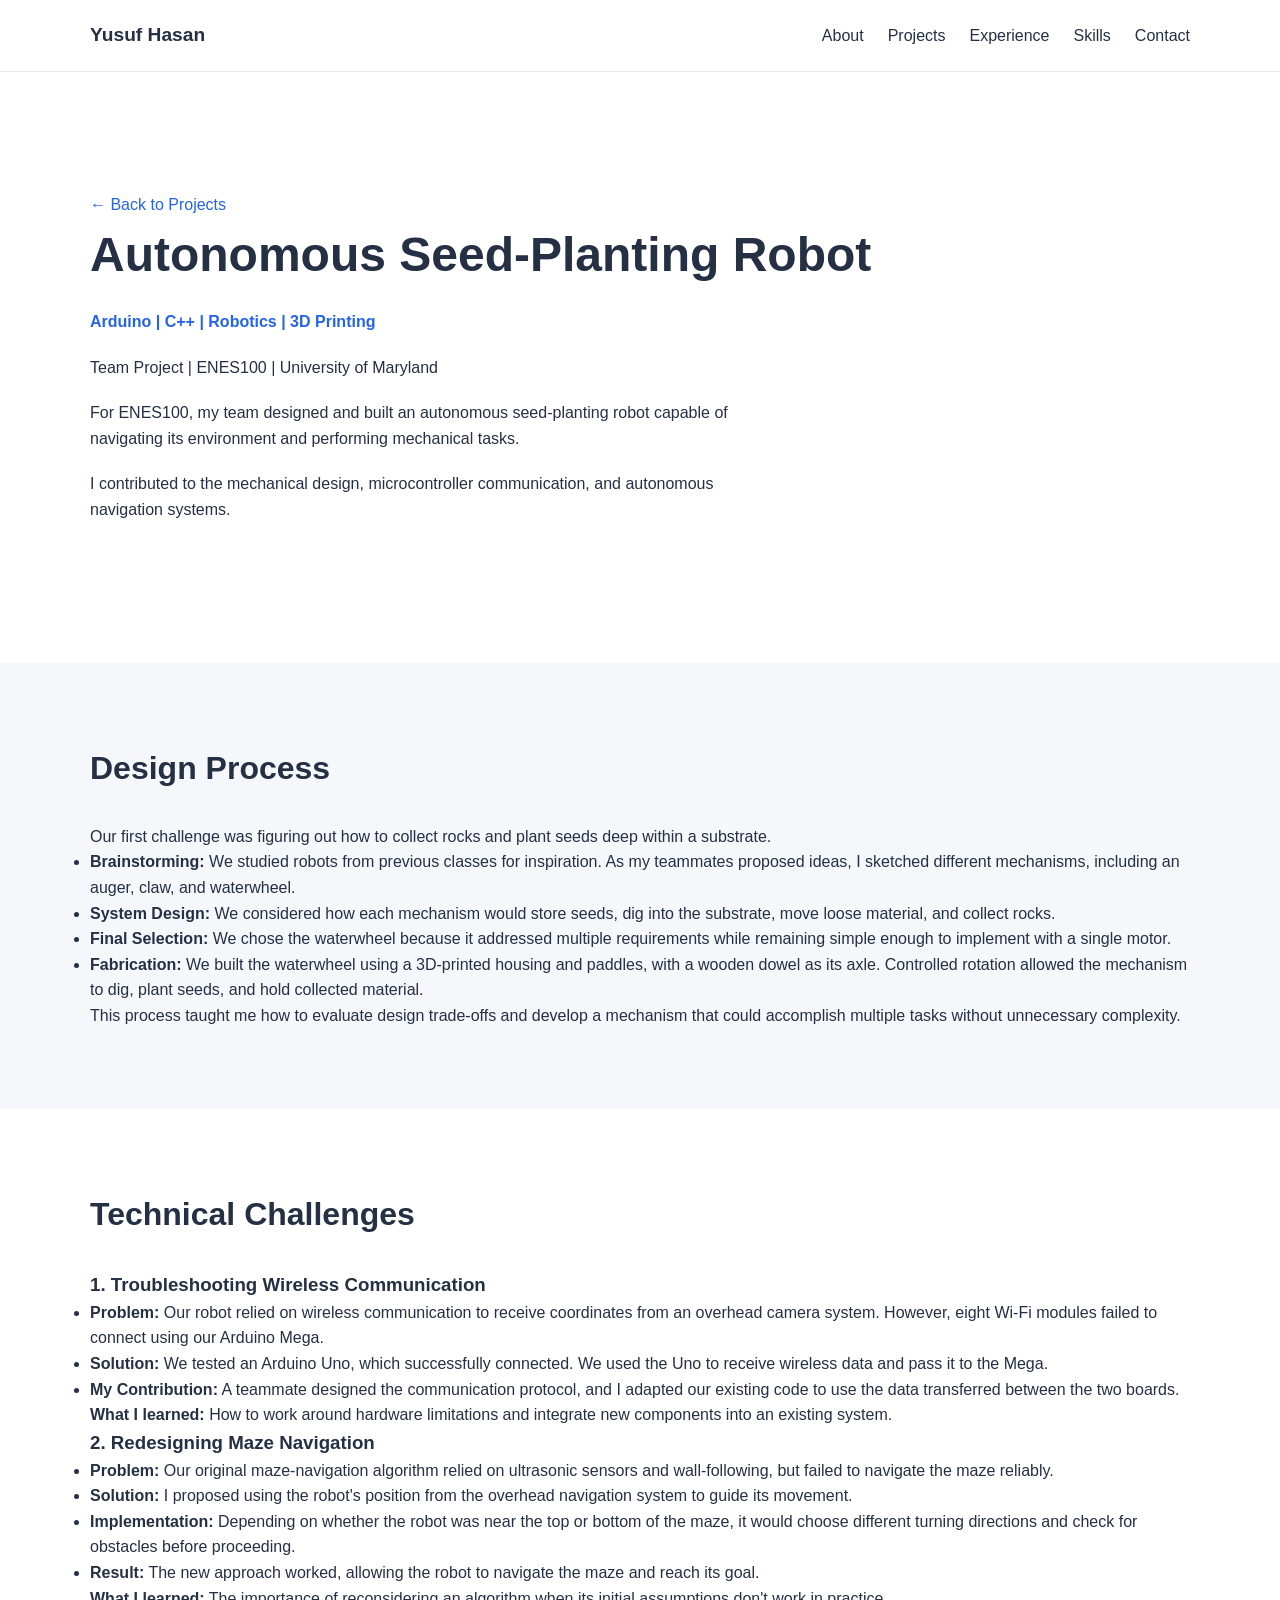
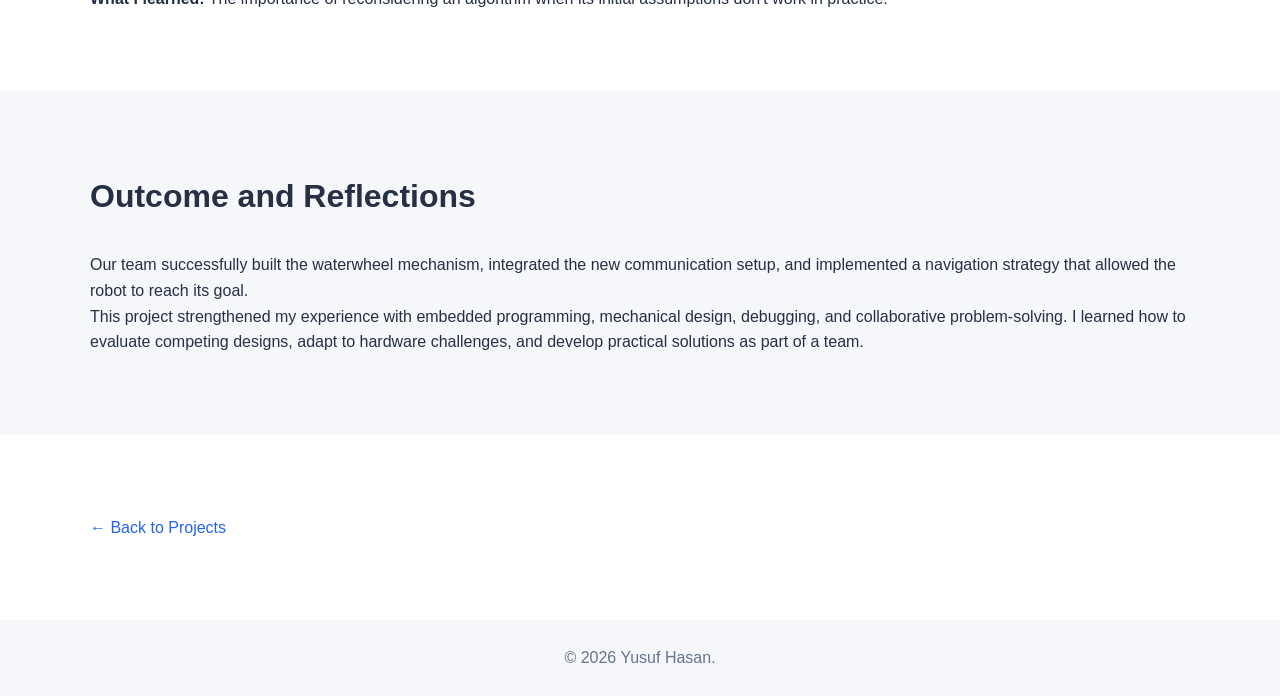
==== autonomous-robot.html @ 9ef2ebcd "Add HTML structure for Autonomous Seed-Planting Robot This file contains the complete HTML structure" ====
<!DOCTYPE html>
<html lang="en">

<head>
    <meta charset="UTF-8">
    <meta name="viewport"
          content="width=device-width, initial-scale=1.0">

    <meta name="description"
          content="Autonomous Seed-Planting Robot Project">

    <title>Autonomous Robot | Yusuf Hasan</title>

    <link rel="stylesheet" href="style.css">
</head>

<body class="robot-page">

    <!-- NAVIGATION -->
    <header>
        <nav class="container">
            <a href="index.html#home" class="logo">
                Yusuf Hasan
            </a>

            <ul class="nav-links">
                <li><a href="index.html#about">About</a></li>
                <li><a href="index.html#projects">Projects</a></li>
                <li><a href="index.html#experience">Experience</a></li>
                <li><a href="index.html#skills">Skills</a></li>
                <li><a href="index.html#contact">Contact</a></li>
            </ul>
        </nav>
    </header>

    <main>

        <!-- INTRODUCTION -->
        <section class="hero">
            <div class="container">

                <a href="index.html#projects">
                    &larr; Back to Projects
                </a>

                <h1>Autonomous Seed-Planting Robot</h1>

                <p class="subtitle">
                    Arduino | C++ | Robotics | 3D Printing
                </p>

                <p>
                    Team Project | ENES100 |
                    University of Maryland
                </p>

                <div class="robot-layout">
                    <div>
                        <p>
                            For ENES100, my team designed and built
                            an autonomous seed-planting robot
                            capable of navigating its environment
                            and performing mechanical tasks.
                        </p>

                        <p>
                            I contributed to the mechanical design,
                            microcontroller communication, and
                            autonomous navigation systems.
                        </p>
                    </div>

                    <!-- Image: Completed robot -->
                    <div class="robot-image"></div>
                </div>

            </div>
        </section>

        <!-- DESIGN PROCESS -->
        <section class="alternate">
            <div class="container">
                <h2>Design Process</h2>

                <p>
                    Our first challenge was figuring out how
                    to collect rocks and plant seeds deep
                    within a substrate.
                </p>

                <div class="robot-layout">
                    <div>
                        <ul>
                            <li>
                                <strong>Brainstorming:</strong>
                                We studied robots from previous
                                classes for inspiration. As my
                                teammates proposed ideas, I
                                sketched different mechanisms,
                                including an auger, claw,
                                and waterwheel.
                            </li>

                            <li>
                                <strong>System Design:</strong>
                                We considered how each mechanism
                                would store seeds, dig into the
                                substrate, move loose material,
                                and collect rocks.
                            </li>

                            <li>
                                <strong>Final Selection:</strong>
                                We chose the waterwheel because
                                it addressed multiple requirements
                                while remaining simple enough
                                to implement with a single motor.
                            </li>

                            <li>
                                <strong>Fabrication:</strong>
                                We built the waterwheel using
                                a 3D-printed housing and paddles,
                                with a wooden dowel as its axle.
                                Controlled rotation allowed the
                                mechanism to dig, plant seeds,
                                and hold collected material.
                            </li>
                        </ul>
                    </div>

                    <!-- Image: Design sketches -->
                    <div class="robot-image"></div>
                </div>

                <p>
                    This process taught me how to evaluate
                    design trade-offs and develop a mechanism
                    that could accomplish multiple tasks
                    without unnecessary complexity.
                </p>

                <!-- Image: Finished waterwheel -->
                <div class="robot-image robot-image-wide"></div>

            </div>
        </section>

        <!-- TECHNICAL CHALLENGES -->
        <section>
            <div class="container">
                <h2>Technical Challenges</h2>

                <h3>1. Troubleshooting Wireless Communication</h3>

                <div class="robot-layout">
                    <div>
                        <ul>
                            <li>
                                <strong>Problem:</strong>
                                Our robot relied on wireless
                                communication to receive
                                coordinates from an overhead
                                camera system. However, eight
                                Wi-Fi modules failed to connect
                                using our Arduino Mega.
                            </li>

                            <li>
                                <strong>Solution:</strong>
                                We tested an Arduino Uno,
                                which successfully connected.
                                We used the Uno to receive
                                wireless data and pass it
                                to the Mega.
                            </li>

                            <li>
                                <strong>My Contribution:</strong>
                                A teammate designed the
                                communication protocol, and
                                I adapted our existing code
                                to use the data transferred
                                between the two boards.
                            </li>
                        </ul>
                    </div>

                    <!-- Image: Microcontrollers / wiring -->
                    <div class="robot-image"></div>
                </div>

                <p>
                    <strong>What I learned:</strong>
                    How to work around hardware limitations
                    and integrate new components into
                    an existing system.
                </p>

                <h3>2. Redesigning Maze Navigation</h3>

                <div class="robot-layout">
                    <div>
                        <ul>
                            <li>
                                <strong>Problem:</strong>
                                Our original maze-navigation
                                algorithm relied on ultrasonic
                                sensors and wall-following,
                                but failed to navigate
                                the maze reliably.
                            </li>

                            <li>
                                <strong>Solution:</strong>
                                I proposed using the robot's
                                position from the overhead
                                navigation system to guide
                                its movement.
                            </li>

                            <li>
                                <strong>Implementation:</strong>
                                Depending on whether the robot
                                was near the top or bottom
                                of the maze, it would choose
                                different turning directions
                                and check for obstacles
                                before proceeding.
                            </li>

                            <li>
                                <strong>Result:</strong>
                                The new approach worked,
                                allowing the robot to
                                navigate the maze and
                                reach its goal.
                            </li>
                        </ul>
                    </div>

                    <!-- Image: Maze or navigation diagram -->
                    <div class="robot-image"></div>
                </div>

                <p>
                    <strong>What I learned:</strong>
                    The importance of reconsidering an
                    algorithm when its initial assumptions
                    don't work in practice.
                </p>

            </div>
        </section>

        <!-- OUTCOME -->
        <section class="alternate">
            <div class="container">
                <h2>Outcome and Reflections</h2>

                <p>
                    Our team successfully built the waterwheel
                    mechanism, integrated the new communication
                    setup, and implemented a navigation
                    strategy that allowed the robot to
                    reach its goal.
                </p>

                <p>
                    This project strengthened my experience
                    with embedded programming, mechanical
                    design, debugging, and collaborative
                    problem-solving. I learned how to
                    evaluate competing designs, adapt to
                    hardware challenges, and develop
                    practical solutions as part of a team.
                </p>

                <!-- Image: Final robot demonstration -->
                <div class="robot-image robot-image-wide"></div>

            </div>
        </section>

        <!-- RETURN -->
        <section>
            <div class="container">
                <a href="index.html#projects">
                    &larr; Back to Projects
                </a>
            </div>
        </section>

    </main>

    <!-- FOOTER -->
    <footer>
        <div class="container">
            <p>&copy; 2026 Yusuf Hasan.</p>
        </div>
    </footer>

</body>
</html>
---- style.css ----
/* GENERAL STYLES */

:root {
    --background: #ffffff;
    --alternate: #f5f7fa;
    --text: #253044;
    --muted: #64748b;
    --accent: #2563eb;
    --border: #e2e8f0;
}

* {
    margin: 0;
    padding: 0;
    box-sizing: border-box;
}

html {
    scroll-behavior: smooth;
    scroll-padding-top: 80px;
}

body {
    font-family: Arial, sans-serif;
    background: var(--background);
    color: var(--text);
    line-height: 1.6;
}

.container {
    width: 90%;
    max-width: 1100px;
    margin: auto;
}

section {
    padding: 80px 0;
}

section.alternate {
    background: var(--alternate);
}

h2 {
    font-size: 2rem;
    margin-bottom: 30px;
}

a {
    color: var(--accent);
    text-decoration: none;
}

a:hover {
    text-decoration: underline;
}


/* NAVIGATION */

header {
    background: white;
    border-bottom: 1px solid var(--border);
    position: sticky;
    top: 0;
    z-index: 10;
}

nav {
    display: flex;
    justify-content: space-between;
    align-items: center;
    padding: 20px 0;
    gap: 20px;
}

.logo {
    font-size: 1.2rem;
    font-weight: bold;
    color: var(--text);
}

.nav-links {
    display: flex;
    list-style: none;
    gap: 24px;
}

.nav-links a {
    color: var(--text);
}


/* HOME */

.hero {
    padding: 120px 0;
}

.hero h1 {
    font-size: 3rem;
    margin-bottom: 15px;
}

.hero p {
    max-width: 650px;
    margin-bottom: 20px;
}

.subtitle {
    color: var(--accent);
    font-weight: bold;
}

.button {
    display: inline-block;
    background: var(--accent);
    color: white;
    padding: 12px 24px;
    border-radius: 6px;
}

.button:hover {
    background: #1d4ed8;
    text-decoration: none;
}


/* PROJECTS AND EXPERIENCE */

.card-grid {
    display: grid;
    grid-template-columns: repeat(3, 1fr);
    gap: 20px;
}

.card {
    background: white;
    border: 1px solid var(--border);
    border-radius: 8px;
    padding: 25px;
    margin-bottom: 15px;
}

.card h3 {
    margin-bottom: 10px;
}

.tags {
    margin-top: 15px;
    color: var(--muted);
    font-size: 0.9rem;
}


/* CONTACT */

.contact-links {
    display: flex;
    gap: 20px;
    margin-top: 20px;
}


/* FOOTER */

footer {
    background: var(--alternate);
    padding: 25px 0;
    text-align: center;
    color: var(--muted);
}


/* MOBILE LAYOUT */

@media (max-width: 768px) {

    nav {
        flex-direction: column;
    }

    .nav-links {
        flex-wrap: wrap;
        justify-content: center;
        gap: 12px;
    }

    .hero h1 {
        font-size: 2.2rem;
    }

    .card-grid {
        grid-template-columns: 1fr;
    }

    section {
        padding: 50px 0;
    }
}


/* ADDITIONAL PROJECT PAGE STYLES */

.project-page .hero {
    padding: 80px 0;
}

.project-page h1 {
    font-size: 3rem;
    margin: 20px 0;
}

.project-page h3 {
    font-size: 1.4rem;
    margin-top: 35px;
    margin-bottom: 15px;
}

.project-page section p {
    max-width: 850px;
    margin-bottom: 18px;
}

.project-page section {
    padding: 60px 0;
}

.project-page h2 {
    margin-bottom: 25px;
}

.project-page .subtitle {
    margin-bottom: 20px;
}

/* MEDIA PLACEHOLDERS */

.media-placeholder {
    background: var(--alternate);
    border: 2px dashed var(--border);
    border-radius: 8px;
    padding: 80px 20px;
    margin: 25px 0;
    text-align: center;
    color: var(--muted);
}

/* PROJECT LINKS */

.card a {
    display: inline-block;
    margin-top: 15px;
    font-weight: bold;
}

/* MOBILE PROJECT PAGE */

@media (max-width: 768px) {
    .project-page h1 {
        font-size: 2.2rem;
    }

    .project-page section {
        padding: 40px 0;
    }
}


/* IMAGE PLACEHOLDERS AND PROJECT LAYOUT */

.project-page .content-with-media {
    display: grid;
    grid-template-columns: minmax(0, 1.5fr) minmax(240px, 1fr);
    align-items: start;
    gap: 26px;
    margin-top: 18px;
}

.project-page .media-slot {
    min-height: 205px;
    aspect-ratio: 16 / 10;
    border: 2px dashed var(--border);
    border-radius: 8px;
    background: #edf1f7;
}

/* SHORTER PROJECT SECTIONS */

.project-page ul {
    padding-left: 22px;
    margin-bottom: 18px;
}

.project-page li {
    margin-bottom: 12px;
}

.project-page .project-challenge {
    margin-bottom: 20px;
}

.project-page .project-challenge h3 {
    margin-top: 0;
}

.project-page .project-challenge ul {
    margin-bottom: 0;
}

/* MOBILE */

@media (max-width: 768px) {
    .project-page .content-with-media {
        grid-template-columns: 1fr;
    }

    .project-page .media-slot {
        min-height: 180px;
    }
}
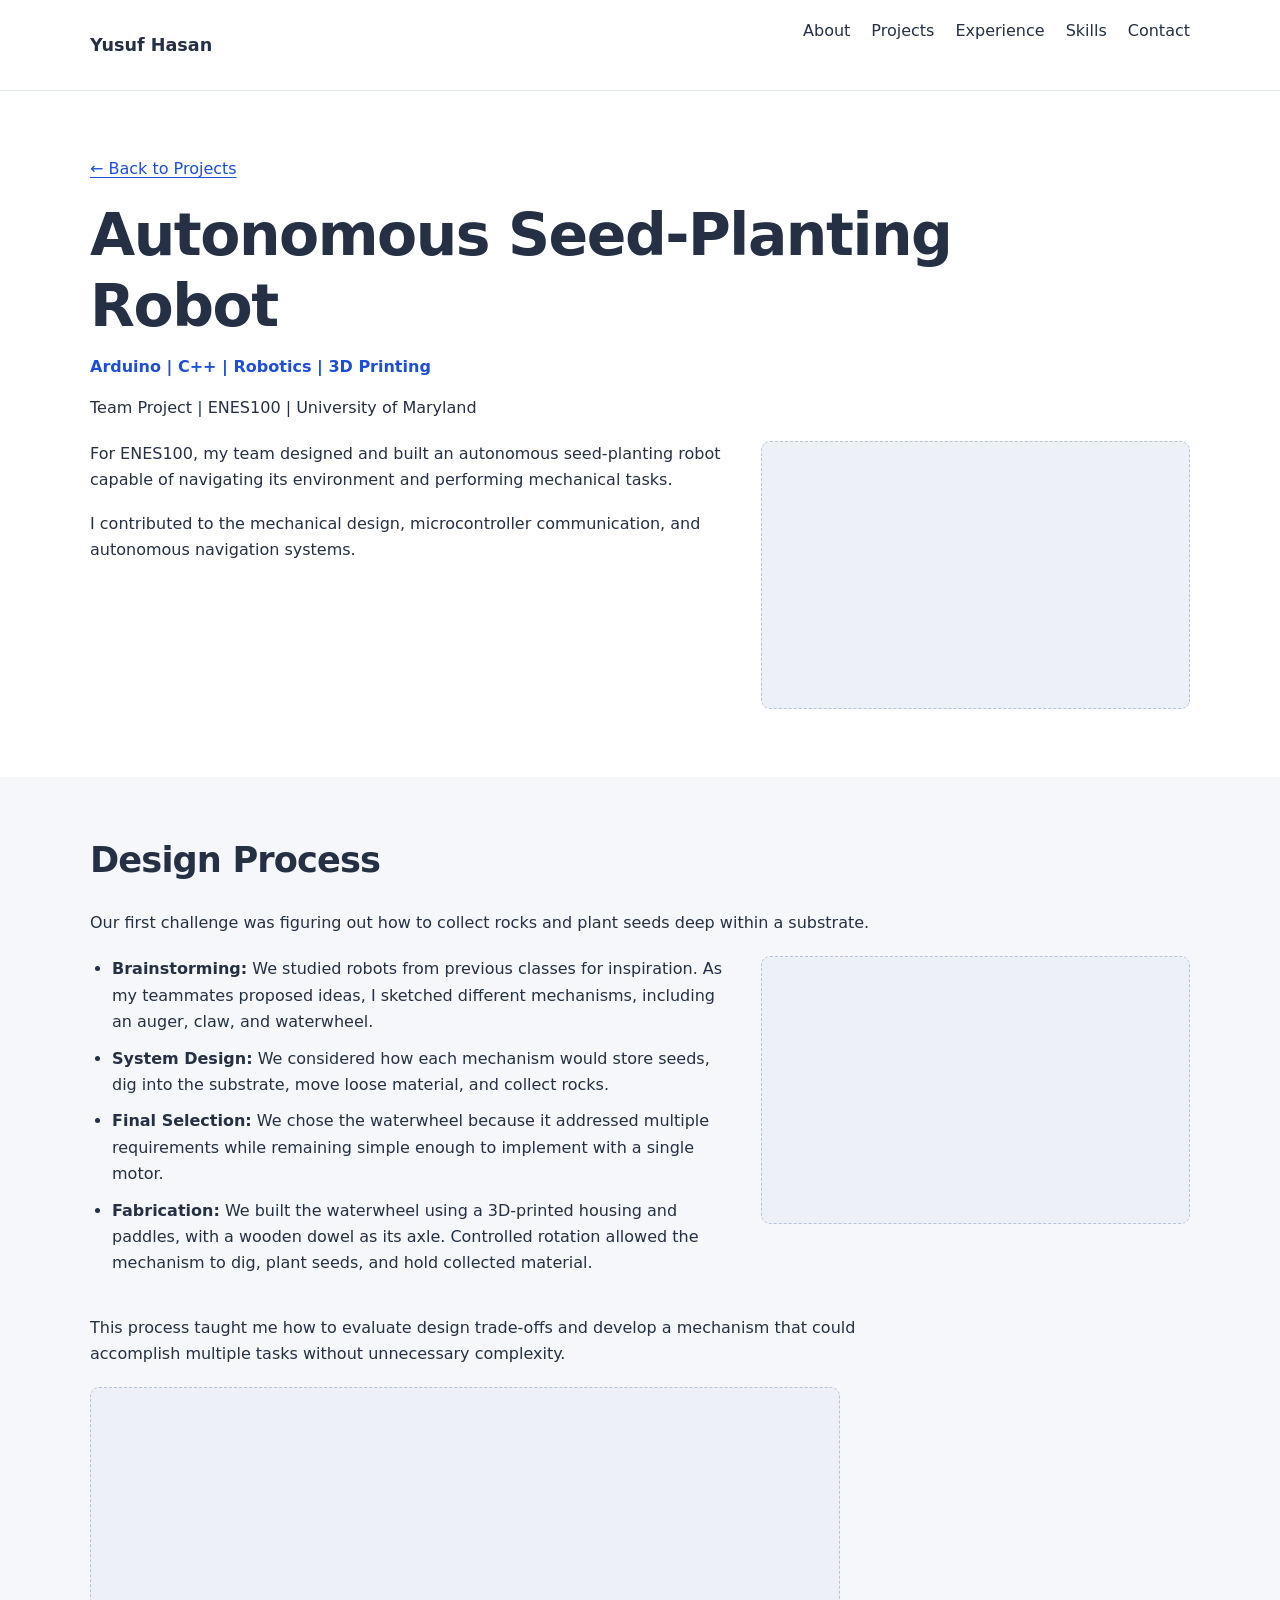
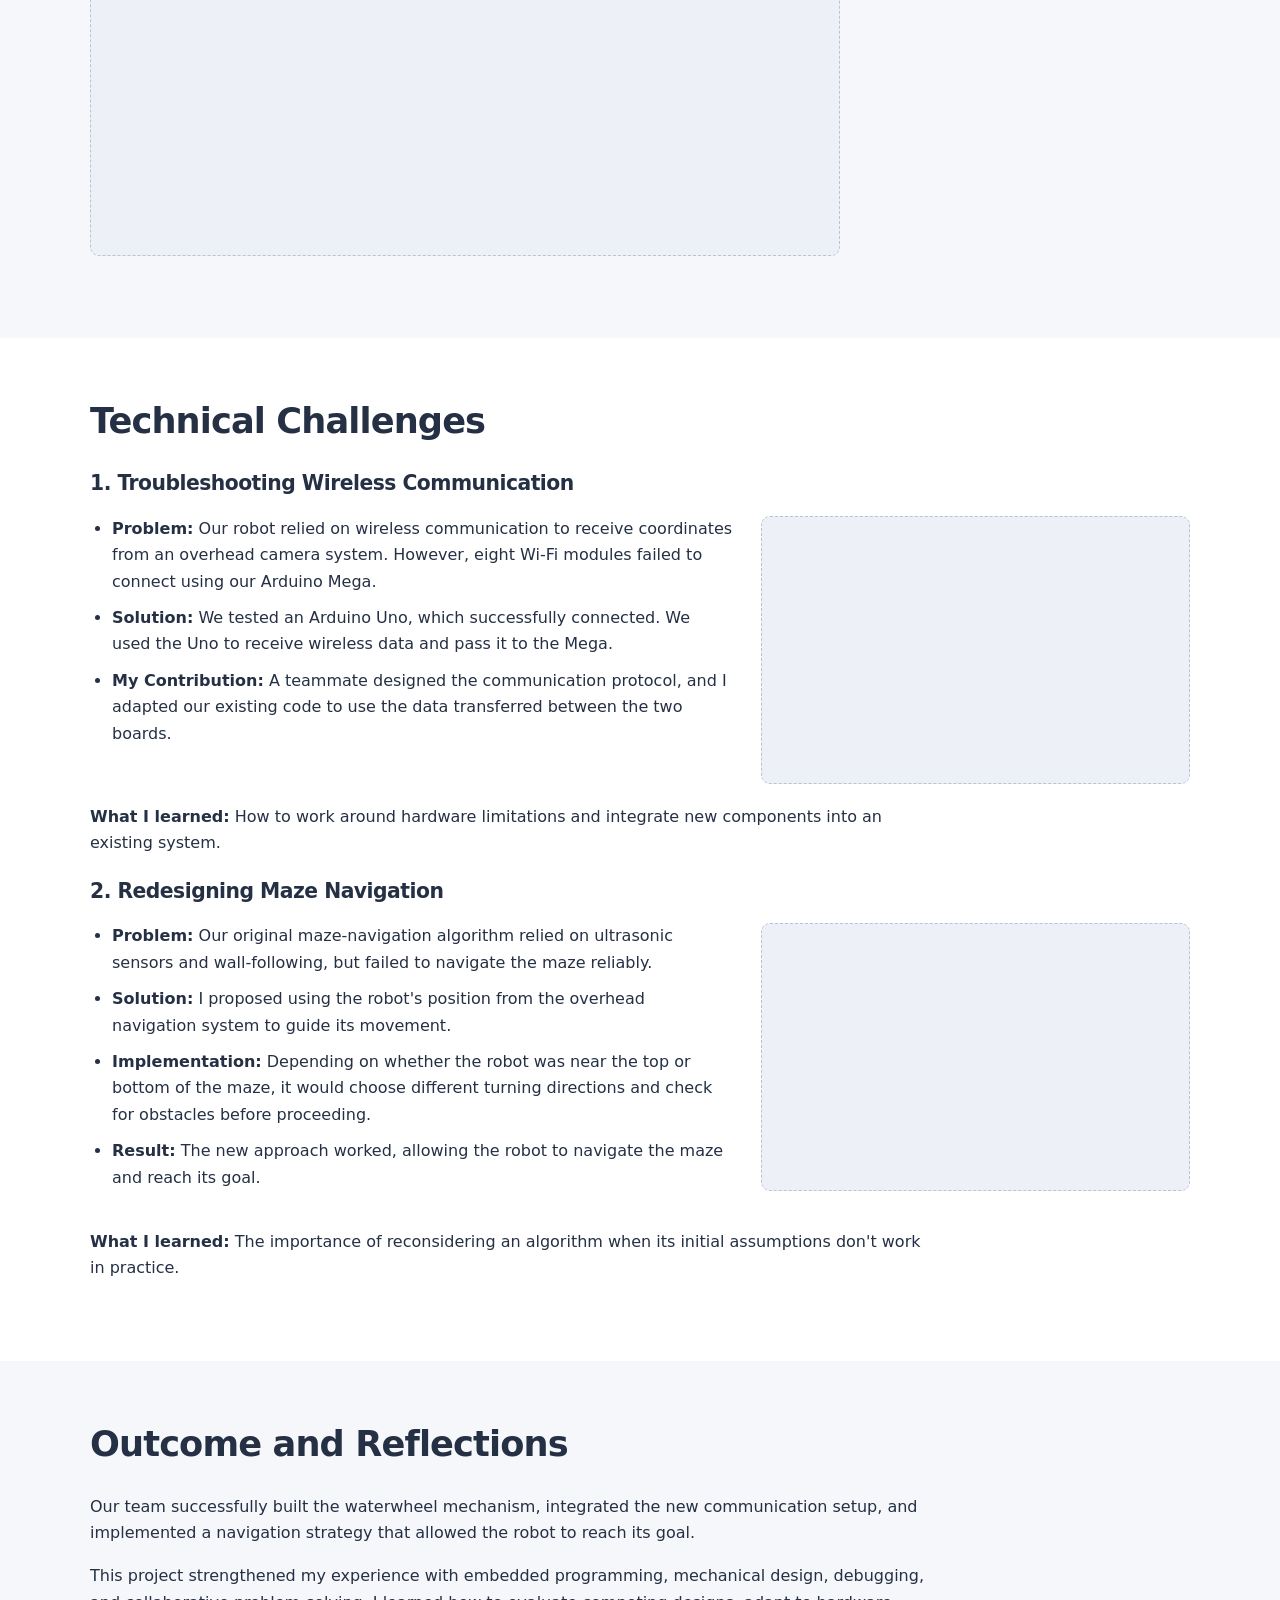
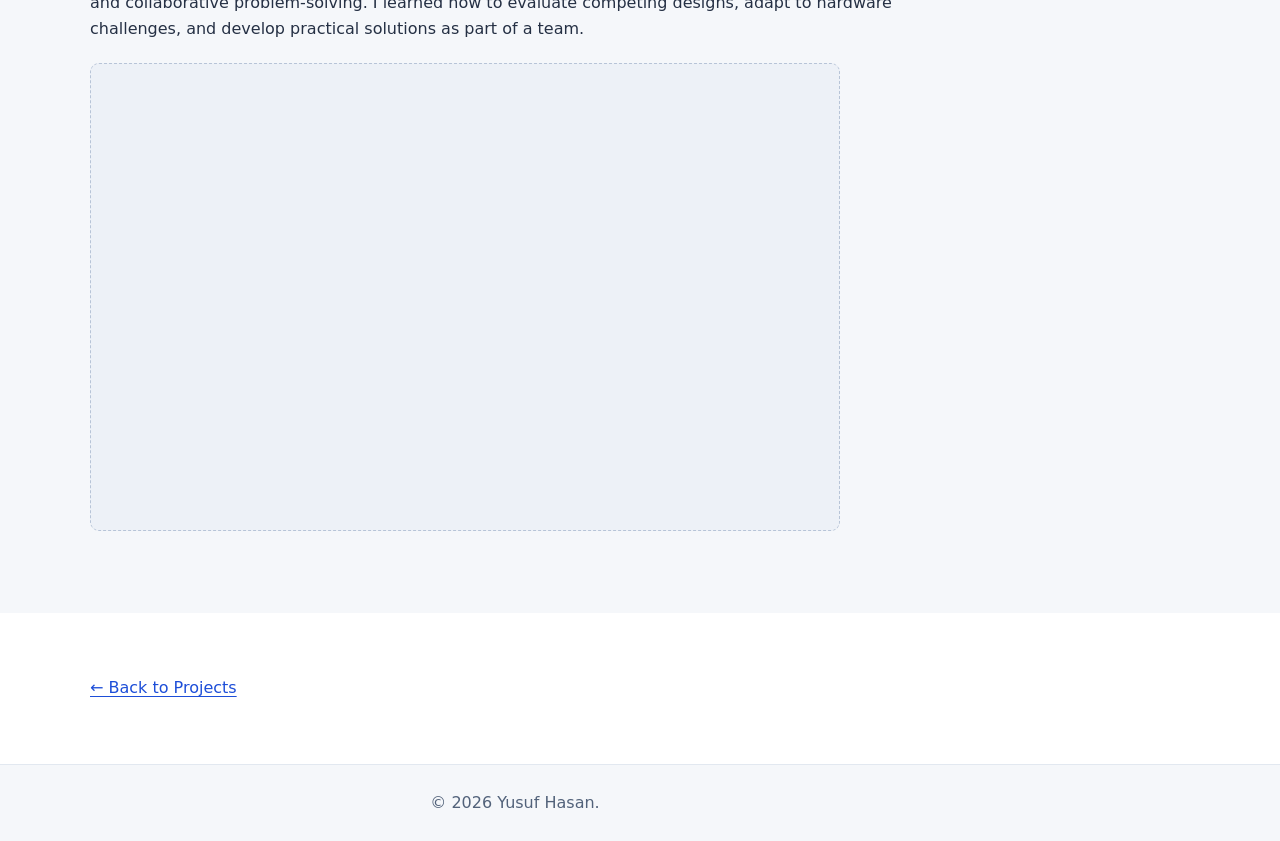
==== commit 8633dc89: "Make portfolio sections accessible and connect project media by filename" ====
--- a/autonomous-robot.html
+++ b/autonomous-robot.html
@@ -16,6 +16,7 @@
 </head>
 
 <body class="robot-page">
+    <a class="skip-link" href="#main-content">Skip to content</a>
 
     <!-- NAVIGATION -->
     <header>
@@ -34,7 +35,7 @@
         </nav>
     </header>
 
-    <main>
+    <main id="main-content">
 
         <!-- INTRODUCTION -->
         <section class="hero">
@@ -72,7 +73,7 @@
                     </div>
 
                     <!-- Image: Completed robot -->
-                    <div class="robot-image"></div>
+                    <div class="robot-image" aria-hidden="true" style="background-image: url('assets/robot/robot-cover.jpg');"></div>
                 </div>
 
             </div>
@@ -131,7 +132,7 @@
                     </div>
 
                     <!-- Image: Design sketches -->
-                    <div class="robot-image"></div>
+                    <div class="robot-image" aria-hidden="true" style="background-image: url('assets/robot/robot-sketches.jpg');"></div>
                 </div>
 
                 <p>
@@ -142,7 +143,7 @@
                 </p>
 
                 <!-- Image: Finished waterwheel -->
-                <div class="robot-image robot-image-wide"></div>
+                <div class="robot-image robot-image-wide" aria-hidden="true" style="background-image: url('assets/robot/robot-waterwheel.jpg');"></div>
 
             </div>
         </section>
@@ -188,7 +189,7 @@
                     </div>
 
                     <!-- Image: Microcontrollers / wiring -->
-                    <div class="robot-image"></div>
+                    <div class="robot-image" aria-hidden="true" style="background-image: url('assets/robot/robot-arduino.jpg');"></div>
                 </div>
 
                 <p>
@@ -241,7 +242,7 @@
                     </div>
 
                     <!-- Image: Maze or navigation diagram -->
-                    <div class="robot-image"></div>
+                    <div class="robot-image" aria-hidden="true" style="background-image: url('assets/robot/robot-maze.png');"></div>
                 </div>
 
                 <p>
@@ -278,7 +279,7 @@
                 </p>
 
                 <!-- Image: Final robot demonstration -->
-                <div class="robot-image robot-image-wide"></div>
+                <div class="robot-image robot-image-wide" aria-hidden="true" style="background-image: url('assets/robot/robot-final.jpg');"></div>
 
             </div>
         </section>
--- a/style.css
+++ b/style.css
@@ -1,323 +1,127 @@
+/* Portfolio styles — retains the existing light/blue design. */
+:root {
+  --background: #ffffff;
+  --alternate: #f5f7fa;
+  --text: #253044;
+  --muted: #52627a;
+  --accent: #2563eb;
+  --accent-dark: #1d4ed8;
+  --border: #e2e8f0;
+  --max-width: 1100px;
+}
+*, *::before, *::after { box-sizing: border-box; }
+html { scroll-behavior: smooth; scroll-padding-top: 94px; }
+body {
+  margin: 0;
+  color: var(--text);
+  background: var(--background);
+  font-family: system-ui, -apple-system, BlinkMacSystemFont, "Segoe UI", sans-serif;
+  font-size: 1rem;
+  line-height: 1.65;
+}
+a { color: var(--accent-dark); text-underline-offset: .2em; }
+a:hover { text-decoration: underline; }
+a:focus-visible, summary:focus-visible {
+  outline: 3px solid var(--accent);
+  outline-offset: 4px;
+  border-radius: 3px;
+}
+h1, h2, h3 { line-height: 1.22; letter-spacing: -.025em; }
+h1 { font-size: clamp(2.35rem, 5vw, 3.65rem); margin: 0 0 20px; }
+h2 { font-size: clamp(1.7rem, 3vw, 2.2rem); margin: 0 0 28px; }
+h3 { font-size: 1.27rem; margin: 0 0 12px; }
+p { margin: 0 0 17px; }
+.container { width: min(90%, var(--max-width)); margin-inline: auto; }
+section { padding: 76px 0; }
+section.alternate { background: var(--alternate); }
+.skip-link {
+  position: absolute; left: 14px; top: -80px; z-index: 100;
+  background: #fff; color: var(--text); padding: 10px 14px;
+  border: 2px solid var(--accent); border-radius: 7px;
+}
+.skip-link:focus { top: 12px; }
+header { background: rgba(255,255,255,.98); position: sticky; top: 0;
+  z-index: 10; border-bottom: 1px solid var(--border); }
+nav.container { display: flex; justify-content: space-between; align-items: center;
+  gap: 18px; padding: 18px 0; }
+.logo { font-size: 1.1rem; font-weight: 750; color: var(--text); text-decoration: none; }
+.nav-links { display: flex; flex-wrap: wrap; gap: 10px 21px; list-style: none;
+  padding: 0; margin: 0; }
+.nav-links a { color: var(--text); text-decoration: none; }
+.nav-links a:hover { color: var(--accent-dark); text-decoration: underline; }
+.hero { padding: clamp(76px, 10vw, 116px) 0; }
+.hero .container > p:not(.subtitle) { max-width: 710px; }
+.hero h1 { max-width: 900px; }
+.subtitle { font-weight: 750; color: var(--accent-dark); margin-bottom: 14px; }
+.button {
+  display: inline-block; margin-top: 8px; padding: 11px 20px; border-radius: 8px;
+  background: var(--accent); color: #fff; text-decoration: none; font-weight: 700;
+}
+.button:hover { background: var(--accent-dark); text-decoration: none; }
+.card-grid { display: grid; grid-template-columns: repeat(2,minmax(0,1fr)); gap: 22px; }
+.card {
+  background: #fff; border: 1px solid var(--border); border-radius: 13px;
+  padding: 25px; min-width: 0; box-shadow: 0 2px 12px rgba(25,45,70,.035);
+}
+.card p:last-of-type { margin-bottom: 8px; }
+.card a { font-weight: 700; display: inline-block; margin-top: 14px; }
+.card-grid > .card { display: flex; flex-direction: column; }
+.card-grid .card .tags { margin-top: auto; }
+.tags { color: var(--muted); font-size: .91rem; }
+.project-card-media {
+  min-height: 170px; aspect-ratio: 16/9; margin-bottom: 24px;
+  background: #edf1f7; border: 1px solid var(--border); border-radius: 8px;
+  background-size: cover; background-position: center; background-repeat: no-repeat;
+}
+#about p { max-width: 830px; }
+#experience .card { margin: 0 0 17px; }
+#experience .card p { margin-bottom: 7px; }
+#skills .card { margin: 0 0 16px; }
+.contact-links { display: flex; flex-wrap: wrap; gap: 15px 23px; margin-top: 22px; }
+footer { background: var(--alternate); border-top: 1px solid var(--border);
+  padding: 25px 0; text-align: center; color: var(--muted); }
+footer p { margin: 0; }
 
-
-/* GENERAL STYLES */
-
-:root {
-    --background: #ffffff;
-    --alternate: #f5f7fa;
-    --text: #253044;
-    --muted: #64748b;
-    --accent: #2563eb;
-    --border: #e2e8f0;
+/* Consistent details layout and blank image spaces; files populate them by name. */
+.project-page .hero, .robot-page .hero { padding: 65px 0 48px; }
+.project-page h1, .robot-page h1 { margin: 17px 0 12px; }
+.project-page section, .robot-page section { padding: 62px 0; }
+.project-page .hero, .robot-page .hero { padding: 65px 0 48px; }
+.project-page h3, .robot-page h3 { margin: 22px 0 12px; }
+.project-page p, .robot-page p { max-width: 850px; }
+.project-page ul, .robot-page ul { padding-left: 22px; margin: 0 0 18px; }
+.project-page li, .robot-page li { margin-bottom: 10px; }
+.project-page .content-with-media, .robot-layout {
+  display: grid; grid-template-columns: minmax(0,1.5fr) minmax(230px,1fr);
+  gap: 28px; align-items: start; margin: 20px 0;
 }
-
-* {
-    margin: 0;
-    padding: 0;
-    box-sizing: border-box;
+.project-page .media-slot, .robot-page .robot-image {
+  min-height: 210px; aspect-ratio: 16/10; width: 100%;
+  background: #edf1f7; border: 1px dashed #b7c4d7; border-radius: 9px;
+  background-size: contain; background-position: center; background-repeat: no-repeat;
 }
-
-html {
-    scroll-behavior: smooth;
-    scroll-padding-top: 80px;
+.robot-page .robot-image-wide { width: min(100%,750px); margin: 20px 0; }
+.project-page .project-challenge { margin-bottom: 17px; }
+.project-page .project-challenge h3 { margin-top: 0; }
+.project-page .project-challenge li:last-child { margin-bottom: 0; }
+.project-page .project-challenge .content-with-media { margin-bottom: 0; }
+.project-page .project-challenge ul { margin-bottom: 0; }
+.page-actions { display: flex; flex-wrap: wrap; gap: 16px; margin-top: 20px; }
+.project-note { color: var(--muted); font-size: .95rem; }
+.project-highlights { display: flex; flex-wrap: wrap; gap: 9px; list-style: none; padding: 0 !important; }
+.project-highlights li {
+  margin: 0 !important; border-radius: 100px; background: #eaf0ff;
+  color: #1e40af; font-size: .89rem; padding: 4px 12px;
 }
-
-body {
-    font-family: Arial, sans-serif;
-    background: var(--background);
-    color: var(--text);
-    line-height: 1.6;
+@media (max-width: 768px) {
+  nav.container { flex-direction: column; align-items: flex-start; }
+  .nav-links { gap: 9px 16px; font-size: .92rem; }
+  .card-grid, .project-page .content-with-media, .robot-layout { grid-template-columns: 1fr; }
+  section, .project-page section, .robot-page section { padding: 45px 0; }
+  .hero, .project-page .hero, .robot-page .hero { padding: 65px 0 45px; }
+  .card { padding: 20px; }
+  .project-page .media-slot, .robot-page .robot-image { min-height: 185px; }
 }
-
-.container {
-    width: 90%;
-    max-width: 1100px;
-    margin: auto;
+@media (prefers-reduced-motion: reduce) {
+  html { scroll-behavior: auto; }
 }
-
-section {
-    padding: 80px 0;
-}
-
-section.alternate {
-    background: var(--alternate);
-}
-
-h2 {
-    font-size: 2rem;
-    margin-bottom: 30px;
-}
-
-a {
-    color: var(--accent);
-    text-decoration: none;
-}
-
-a:hover {
-    text-decoration: underline;
-}
-
-
-/* NAVIGATION */
-
-header {
-    background: white;
-    border-bottom: 1px solid var(--border);
-    position: sticky;
-    top: 0;
-    z-index: 10;
-}
-
-nav {
-    display: flex;
-    justify-content: space-between;
-    align-items: center;
-    padding: 20px 0;
-    gap: 20px;
-}
-
-.logo {
-    font-size: 1.2rem;
-    font-weight: bold;
-    color: var(--text);
-}
-
-.nav-links {
-    display: flex;
-    list-style: none;
-    gap: 24px;
-}
-
-.nav-links a {
-    color: var(--text);
-}
-
-
-/* HOME */
-
-.hero {
-    padding: 120px 0;
-}
-
-.hero h1 {
-    font-size: 3rem;
-    margin-bottom: 15px;
-}
-
-.hero p {
-    max-width: 650px;
-    margin-bottom: 20px;
-}
-
-.subtitle {
-    color: var(--accent);
-    font-weight: bold;
-}
-
-.button {
-    display: inline-block;
-    background: var(--accent);
-    color: white;
-    padding: 12px 24px;
-    border-radius: 6px;
-}
-
-.button:hover {
-    background: #1d4ed8;
-    text-decoration: none;
-}
-
-
-/* PROJECTS AND EXPERIENCE */
-
-.card-grid {
-    display: grid;
-    grid-template-columns: repeat(3, 1fr);
-    gap: 20px;
-}
-
-.card {
-    background: white;
-    border: 1px solid var(--border);
-    border-radius: 8px;
-    padding: 25px;
-    margin-bottom: 15px;
-}
-
-.card h3 {
-    margin-bottom: 10px;
-}
-
-.tags {
-    margin-top: 15px;
-    color: var(--muted);
-    font-size: 0.9rem;
-}
-
-
-/* CONTACT */
-
-.contact-links {
-    display: flex;
-    gap: 20px;
-    margin-top: 20px;
-}
-
-
-/* FOOTER */
-
-footer {
-    background: var(--alternate);
-    padding: 25px 0;
-    text-align: center;
-    color: var(--muted);
-}
-
-
-/* MOBILE LAYOUT */
-
-@media (max-width: 768px) {
-
-    nav {
-        flex-direction: column;
-    }
-
-    .nav-links {
-        flex-wrap: wrap;
-        justify-content: center;
-        gap: 12px;
-    }
-
-    .hero h1 {
-        font-size: 2.2rem;
-    }
-
-    .card-grid {
-        grid-template-columns: 1fr;
-    }
-
-    section {
-        padding: 50px 0;
-    }
-}
-
-
-/* ADDITIONAL PROJECT PAGE STYLES */
-
-.project-page .hero {
-    padding: 80px 0;
-}
-
-.project-page h1 {
-    font-size: 3rem;
-    margin: 20px 0;
-}
-
-.project-page h3 {
-    font-size: 1.4rem;
-    margin-top: 35px;
-    margin-bottom: 15px;
-}
-
-.project-page section p {
-    max-width: 850px;
-    margin-bottom: 18px;
-}
-
-.project-page section {
-    padding: 60px 0;
-}
-
-.project-page h2 {
-    margin-bottom: 25px;
-}
-
-.project-page .subtitle {
-    margin-bottom: 20px;
-}
-
-/* MEDIA PLACEHOLDERS */
-
-.media-placeholder {
-    background: var(--alternate);
-    border: 2px dashed var(--border);
-    border-radius: 8px;
-    padding: 80px 20px;
-    margin: 25px 0;
-    text-align: center;
-    color: var(--muted);
-}
-
-/* PROJECT LINKS */
-
-.card a {
-    display: inline-block;
-    margin-top: 15px;
-    font-weight: bold;
-}
-
-/* MOBILE PROJECT PAGE */
-
-@media (max-width: 768px) {
-    .project-page h1 {
-        font-size: 2.2rem;
-    }
-
-    .project-page section {
-        padding: 40px 0;
-    }
-}
-
-
-/* IMAGE PLACEHOLDERS AND PROJECT LAYOUT */
-
-.project-page .content-with-media {
-    display: grid;
-    grid-template-columns: minmax(0, 1.5fr) minmax(240px, 1fr);
-    align-items: start;
-    gap: 26px;
-    margin-top: 18px;
-}
-
-.project-page .media-slot {
-    min-height: 205px;
-    aspect-ratio: 16 / 10;
-    border: 2px dashed var(--border);
-    border-radius: 8px;
-    background: #edf1f7;
-}
-
-/* SHORTER PROJECT SECTIONS */
-
-.project-page ul {
-    padding-left: 22px;
-    margin-bottom: 18px;
-}
-
-.project-page li {
-    margin-bottom: 12px;
-}
-
-.project-page .project-challenge {
-    margin-bottom: 20px;
-}
-
-.project-page .project-challenge h3 {
-    margin-top: 0;
-}
-
-.project-page .project-challenge ul {
-    margin-bottom: 0;
-}
-
-/* MOBILE */
-
-@media (max-width: 768px) {
-    .project-page .content-with-media {
-        grid-template-columns: 1fr;
-    }
-
-    .project-page .media-slot {
-        min-height: 180px;
-    }
-}
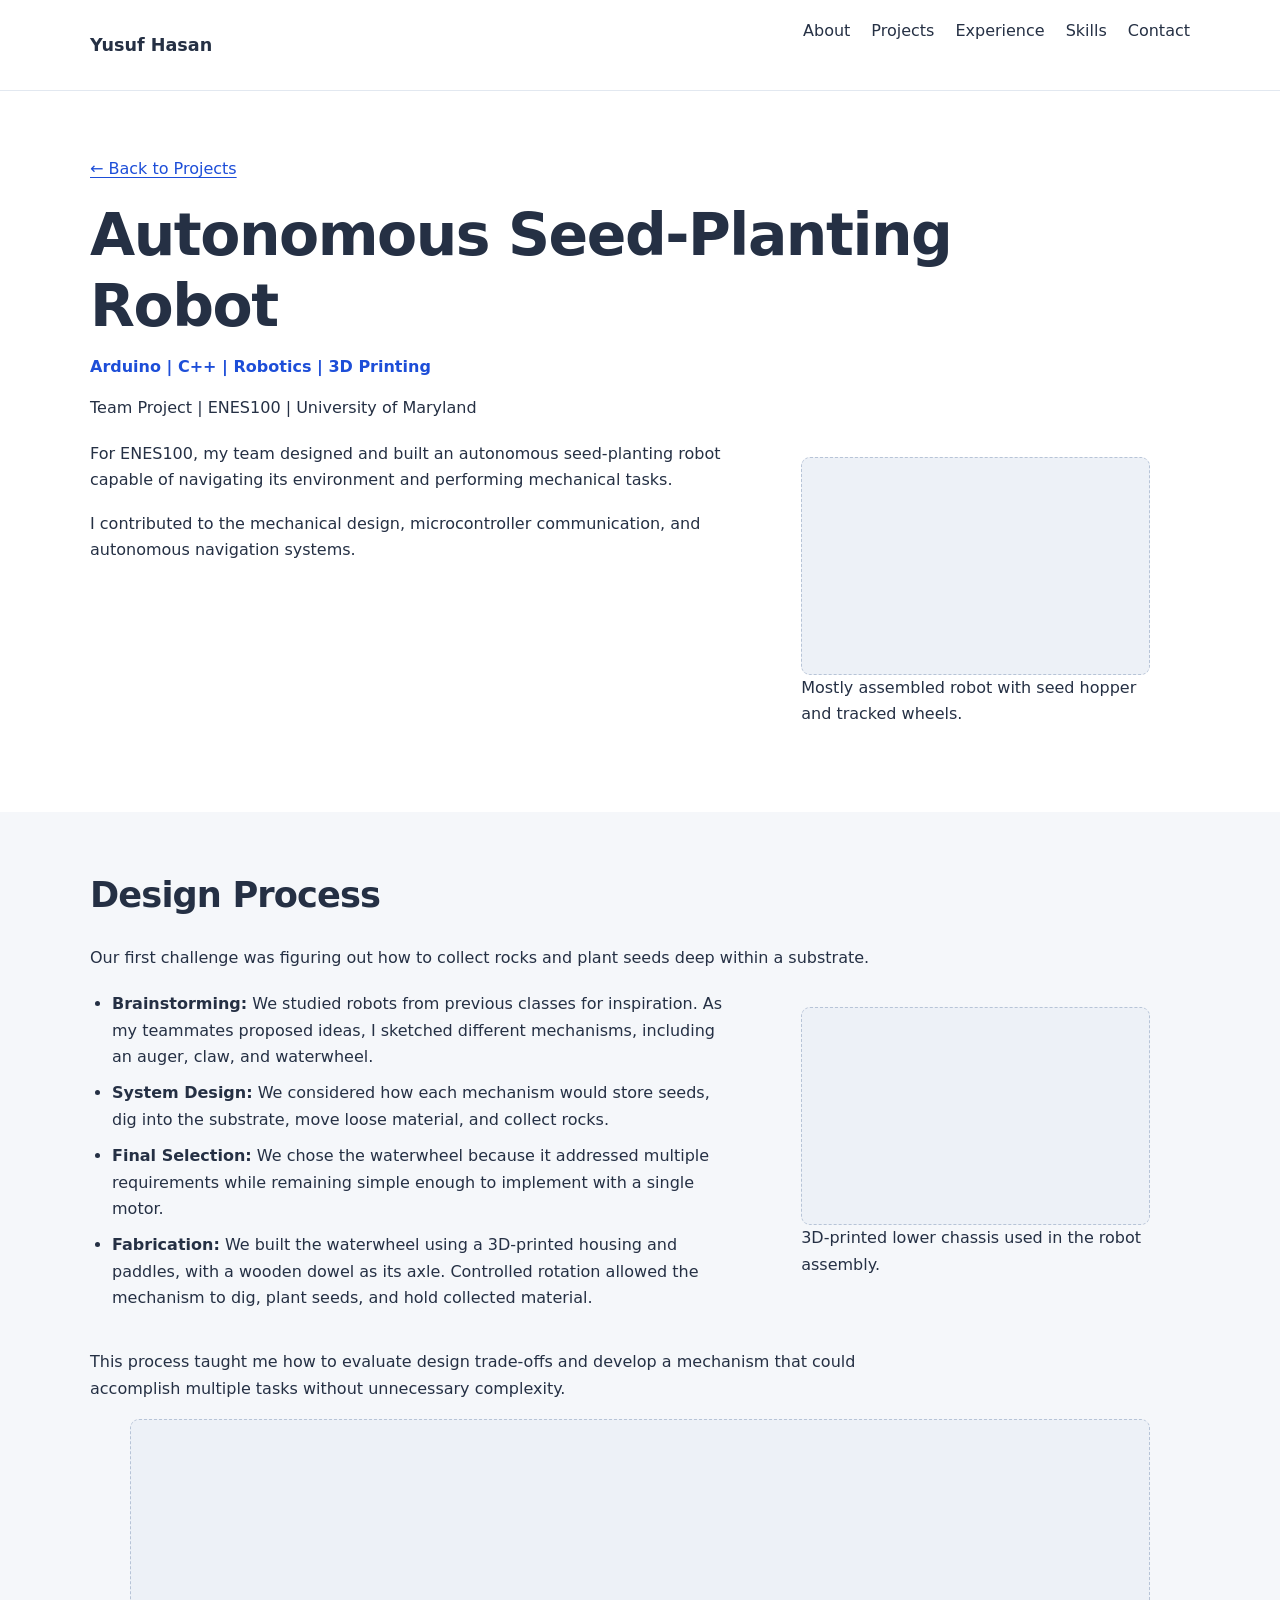
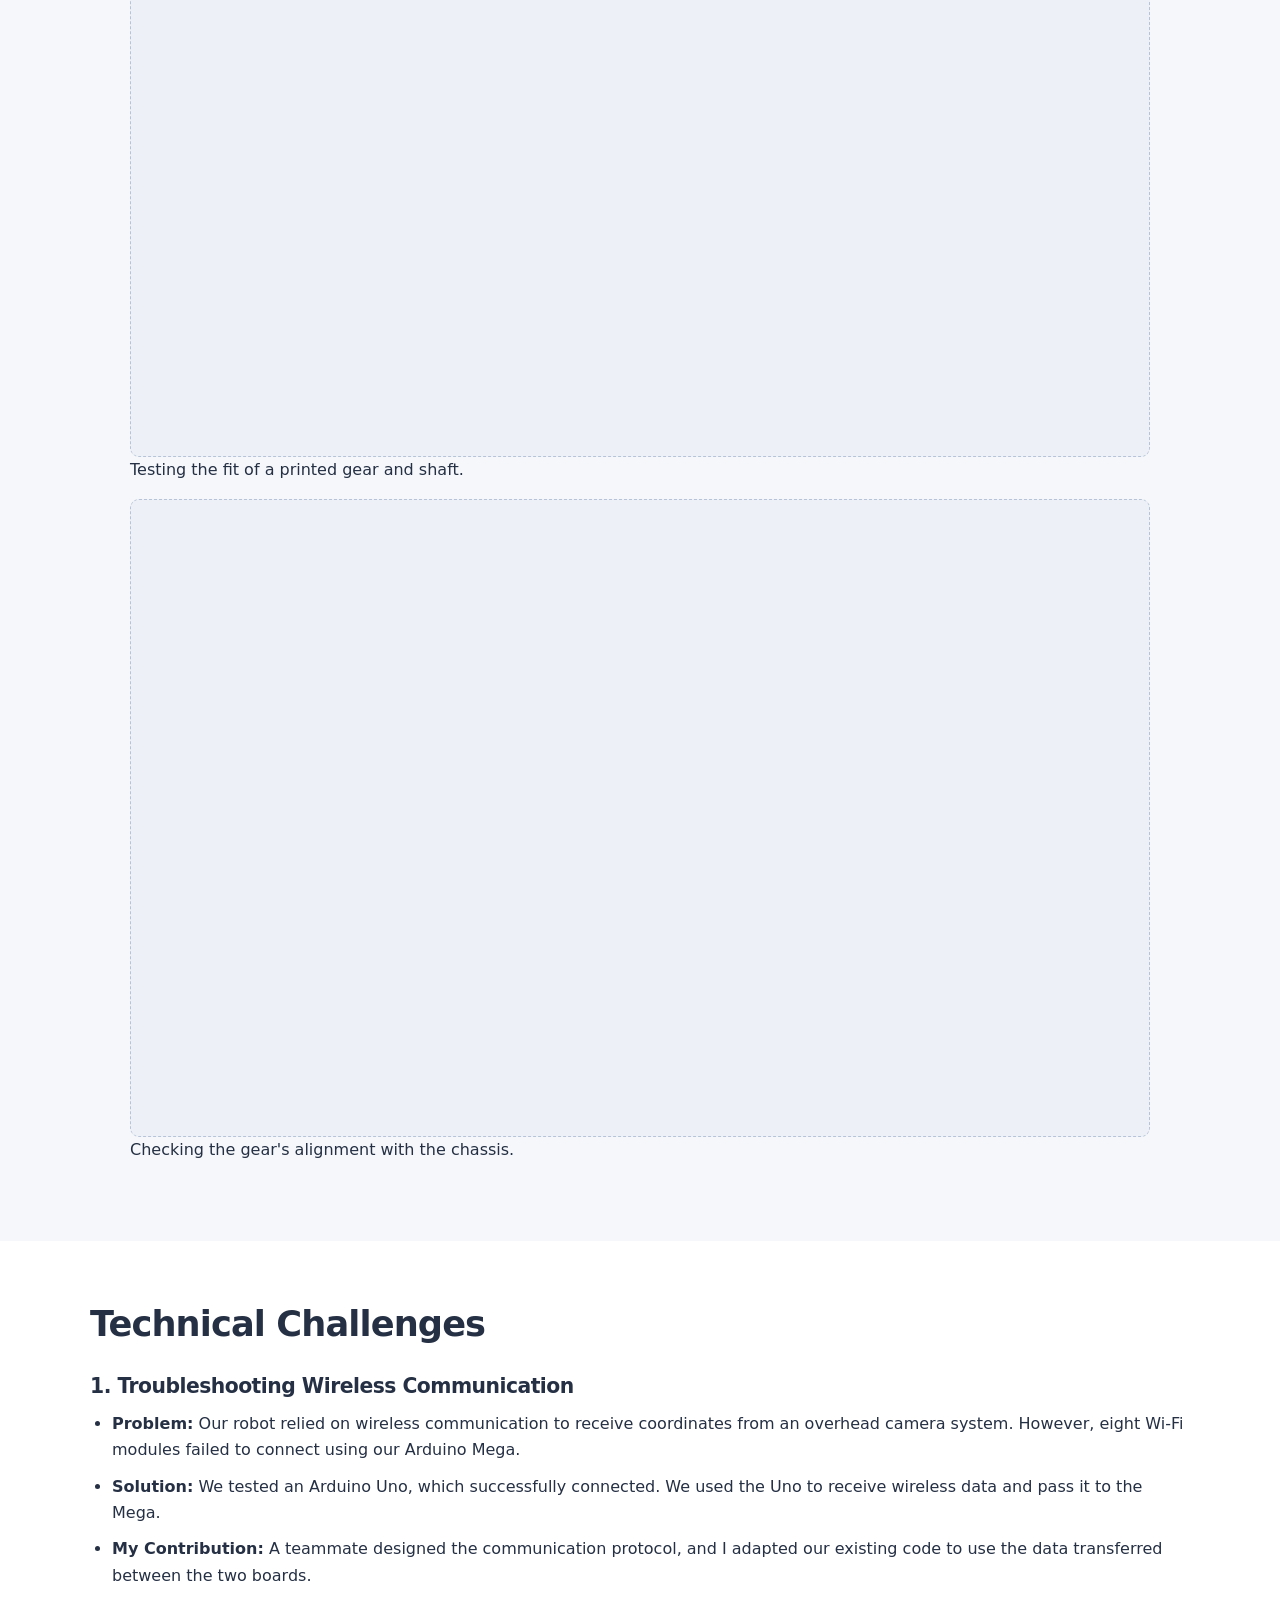
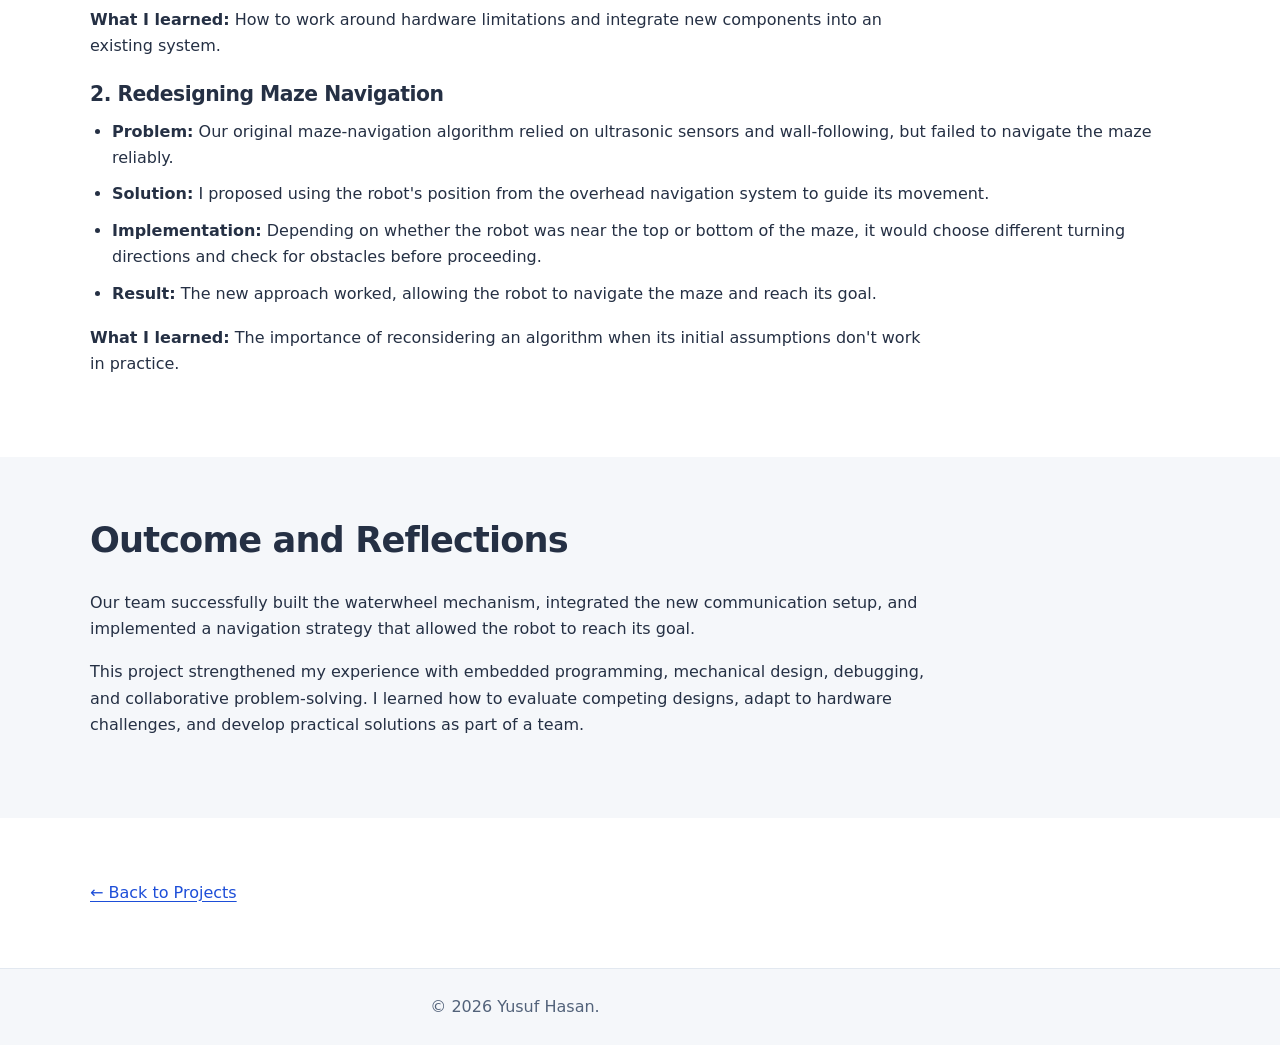
==== commit d0bbd842: "Prepare robot page for provided hardware photographs; exclude group portraits" ====
--- a/autonomous-robot.html
+++ b/autonomous-robot.html
@@ -72,8 +72,10 @@
                         </p>
                     </div>
 
-                    <!-- Image: Completed robot -->
-                    <div class="robot-image" aria-hidden="true" style="background-image: url('assets/robot/robot-cover.jpg');"></div>
+<figure class="robot-photo ">
+                        <div class="robot-image" role="img" aria-label="Mostly assembled seed-planting robot with tracked wheels and white seed hopper" style="background-image: url('assets/robot/robot-cover.jpg');"></div>
+                        <figcaption>Mostly assembled robot with seed hopper and tracked wheels.</figcaption>
+                    </figure>
                 </div>
 
             </div>
@@ -131,8 +133,10 @@
                         </ul>
                     </div>
 
-                    <!-- Image: Design sketches -->
-                    <div class="robot-image" aria-hidden="true" style="background-image: url('assets/robot/robot-sketches.jpg');"></div>
+<figure class="robot-photo ">
+                        <div class="robot-image" role="img" aria-label="Black 3D-printed chassis with structural ribs and mounting holes" style="background-image: url('assets/robot/robot-chassis.jpg');"></div>
+                        <figcaption>3D-printed lower chassis used in the robot assembly.</figcaption>
+                    </figure>
                 </div>
 
                 <p>
@@ -142,8 +146,16 @@
                     without unnecessary complexity.
                 </p>
 
-                <!-- Image: Finished waterwheel -->
-                <div class="robot-image robot-image-wide" aria-hidden="true" style="background-image: url('assets/robot/robot-waterwheel.jpg');"></div>
+                <div class="robot-photo-gallery">
+                    <figure class="robot-photo ">
+                        <div class="robot-image" role="img" aria-label="White 3D-printed gear and shaft being test-fitted against the black chassis" style="background-image: url('assets/robot/robot-drive-shaft.jpg');"></div>
+                        <figcaption>Testing the fit of a printed gear and shaft.</figcaption>
+                    </figure>
+                    <figure class="robot-photo ">
+                        <div class="robot-image" role="img" aria-label="White 3D-printed gear aligned with its mounting location on the chassis" style="background-image: url('assets/robot/robot-drive-shaft-fit.jpg');"></div>
+                        <figcaption>Checking the gear's alignment with the chassis.</figcaption>
+                    </figure>
+                </div>
 
             </div>
         </section>
@@ -155,7 +167,7 @@
 
                 <h3>1. Troubleshooting Wireless Communication</h3>
 
-                <div class="robot-layout">
+                <div class="robot-technical-text">
                     <div>
                         <ul>
                             <li>
@@ -188,8 +200,7 @@
                         </ul>
                     </div>
 
-                    <!-- Image: Microcontrollers / wiring -->
-                    <div class="robot-image" aria-hidden="true" style="background-image: url('assets/robot/robot-arduino.jpg');"></div>
+
                 </div>
 
                 <p>
@@ -201,7 +212,7 @@
 
                 <h3>2. Redesigning Maze Navigation</h3>
 
-                <div class="robot-layout">
+                <div class="robot-technical-text">
                     <div>
                         <ul>
                             <li>
@@ -241,8 +252,7 @@
                         </ul>
                     </div>
 
-                    <!-- Image: Maze or navigation diagram -->
-                    <div class="robot-image" aria-hidden="true" style="background-image: url('assets/robot/robot-maze.png');"></div>
+
                 </div>
 
                 <p>
@@ -278,8 +288,8 @@
                     practical solutions as part of a team.
                 </p>
 
-                <!-- Image: Final robot demonstration -->
-                <div class="robot-image robot-image-wide" aria-hidden="true" style="background-image: url('assets/robot/robot-final.jpg');"></div>
+                <!-- Optional: Add a robot demonstration video here once supplied.
+                     Team photos stay excluded pending permission. -->
 
             </div>
         </section>
--- a/style.css
+++ b/style.css
@@ -125,3 +125,26 @@
 @media (prefers-reduced-motion: reduce) {
   html { scroll-behavior: auto; }
 }
+
+/* Keep detailed case studies prominent without hiding other work. */
+.section-intro {
+  color: var(--muted);
+  max-width: 720px;
+  margin-top: -12px;
+  margin-bottom: 25px;
+}
+.featured-grid > .card {
+  border-color: #ccd8e8;
+  box-shadow: 0 5px 22px rgba(25,45,70,.055);
+}
+.featured-grid .project-card-media {
+  min-height: 200px;
+}
+.other-project-grid .project-card-media {
+  min-height: 100px;
+  aspect-ratio: 16 / 7;
+  margin-bottom: 17px;
+}
+.other-project-grid .card {
+  padding: 22px;
+}
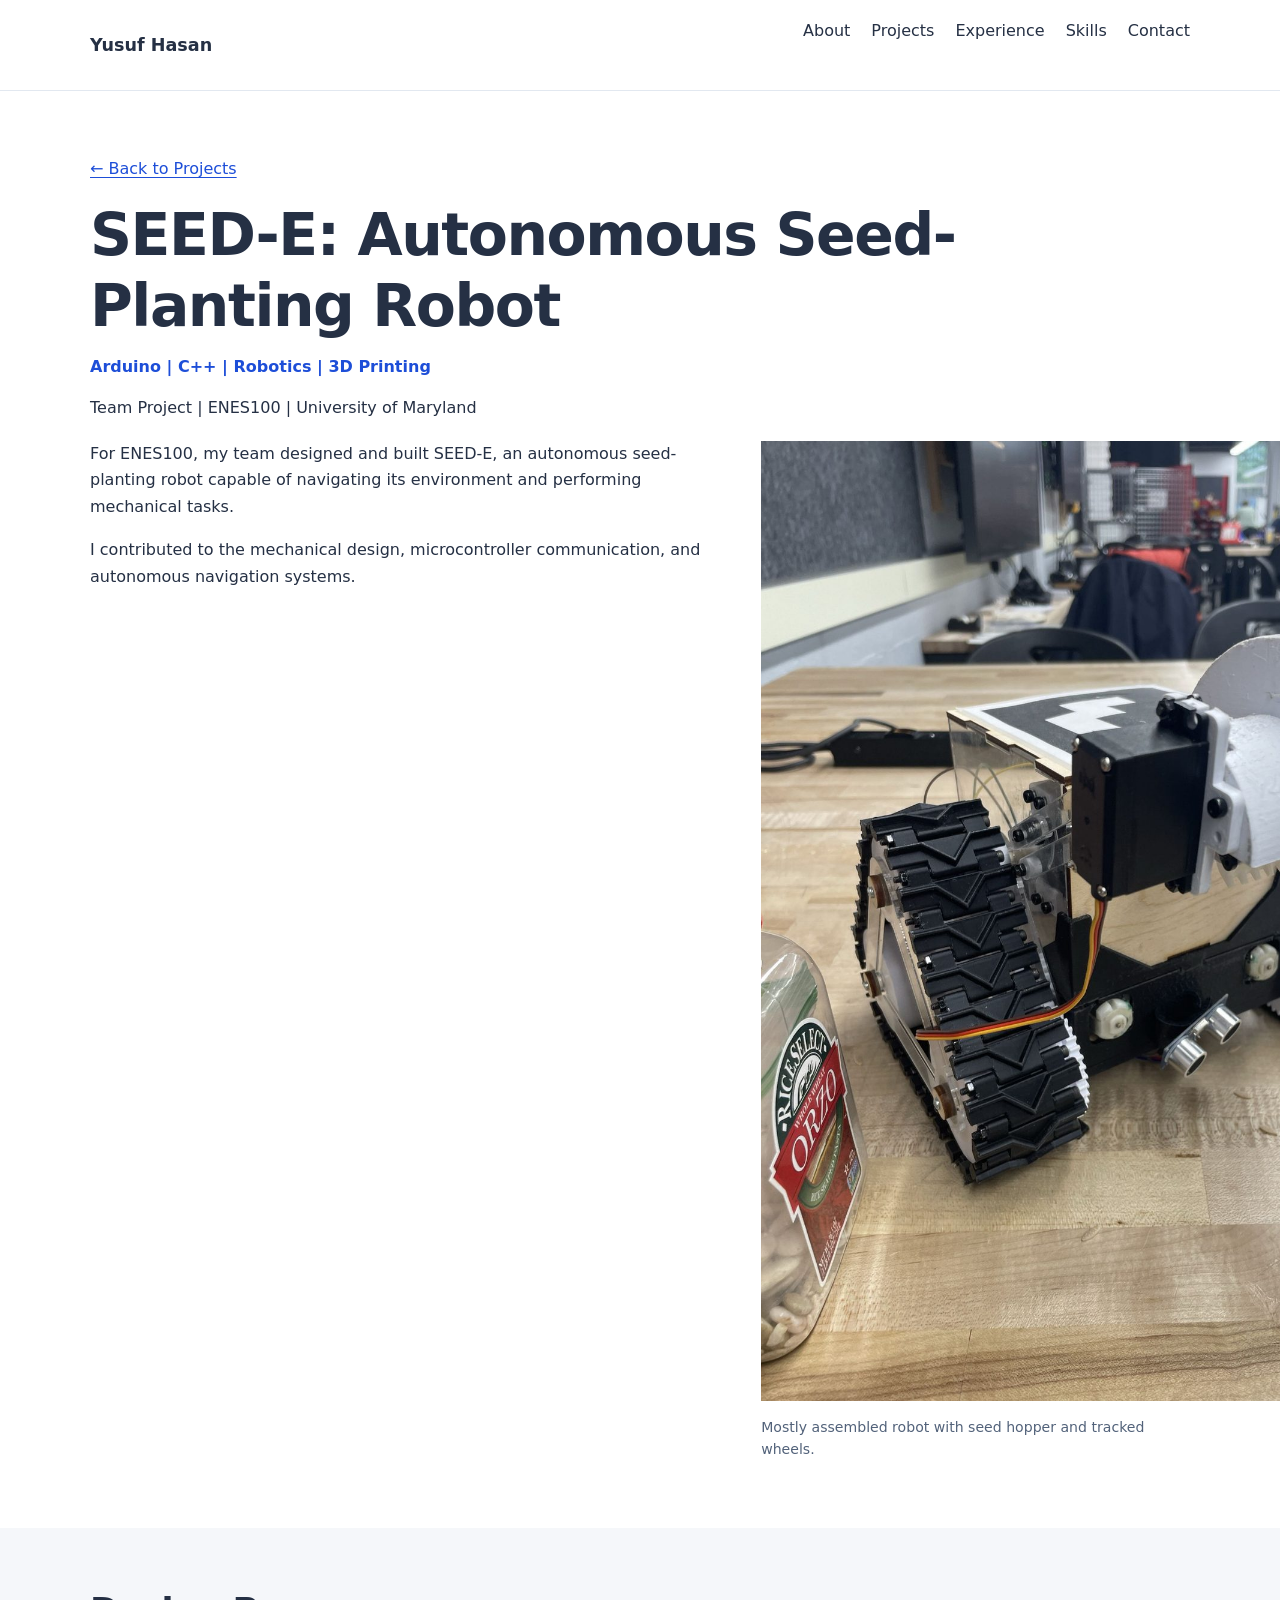
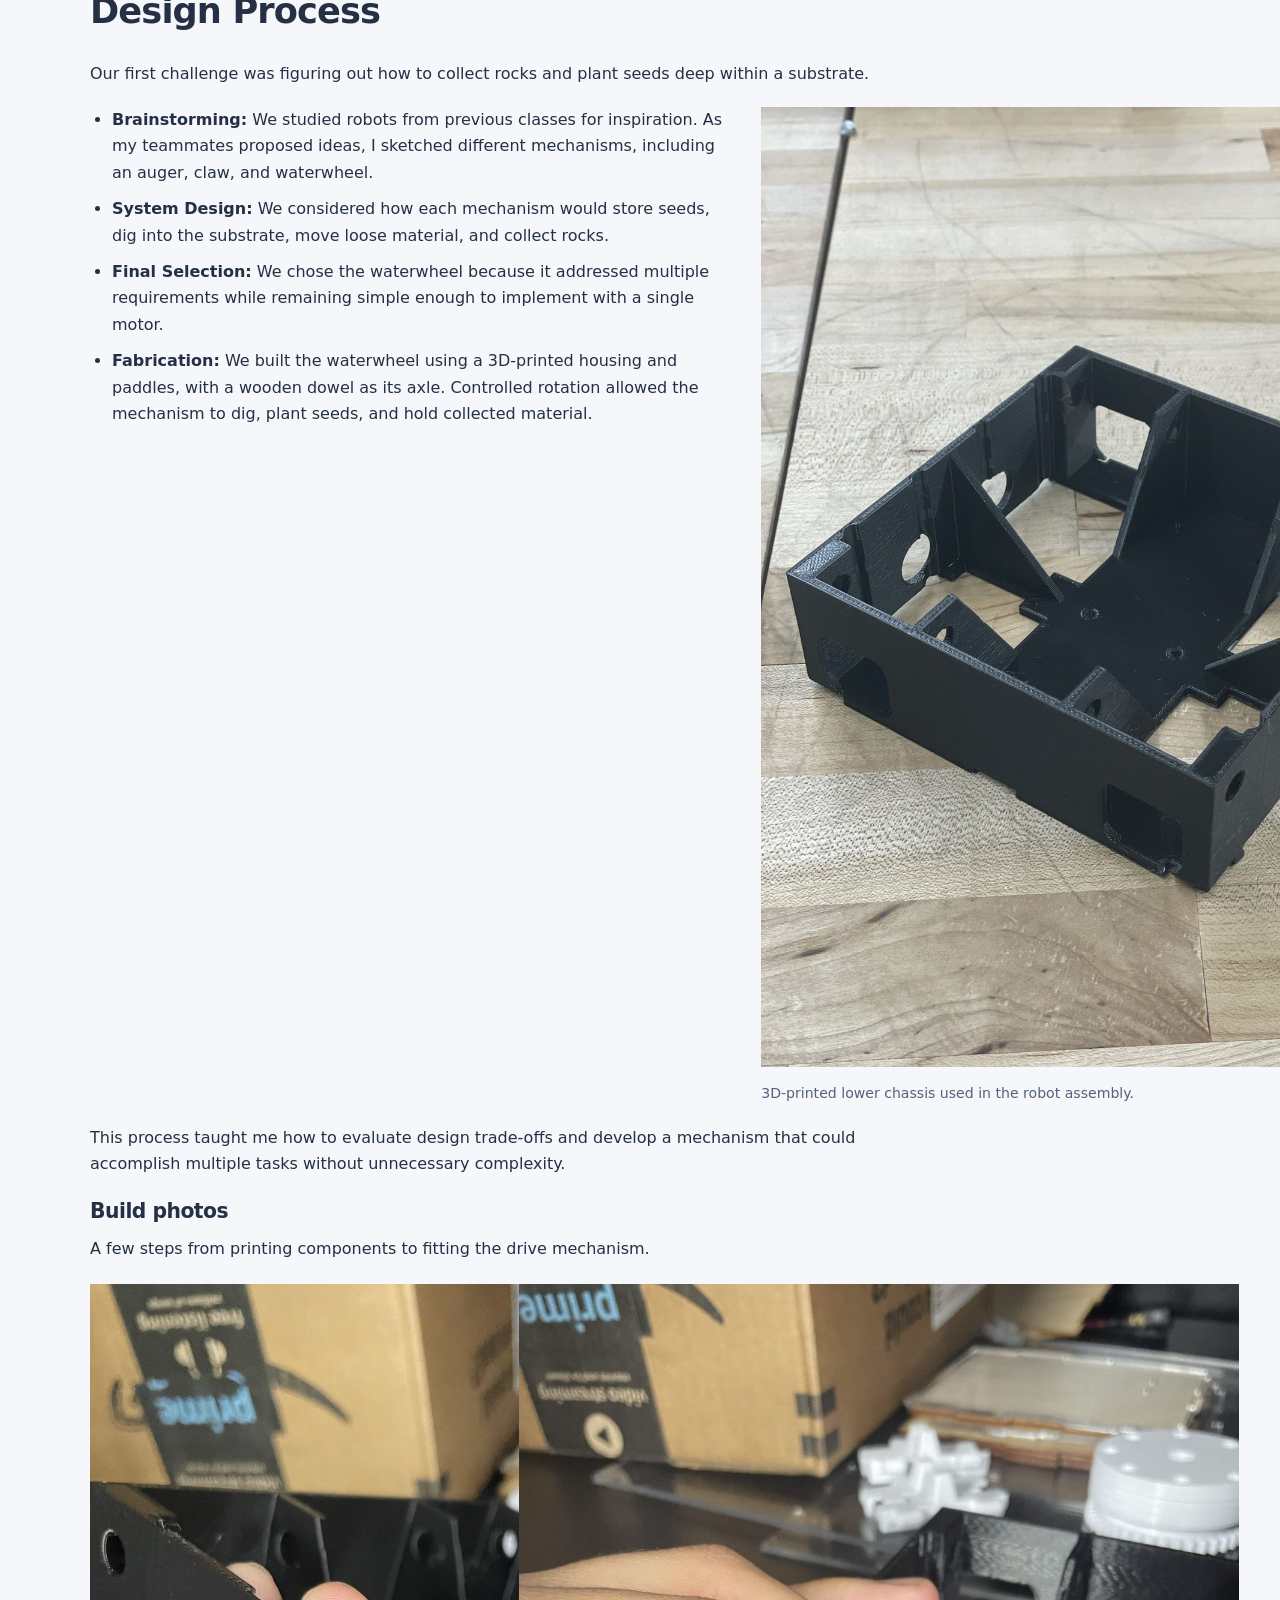
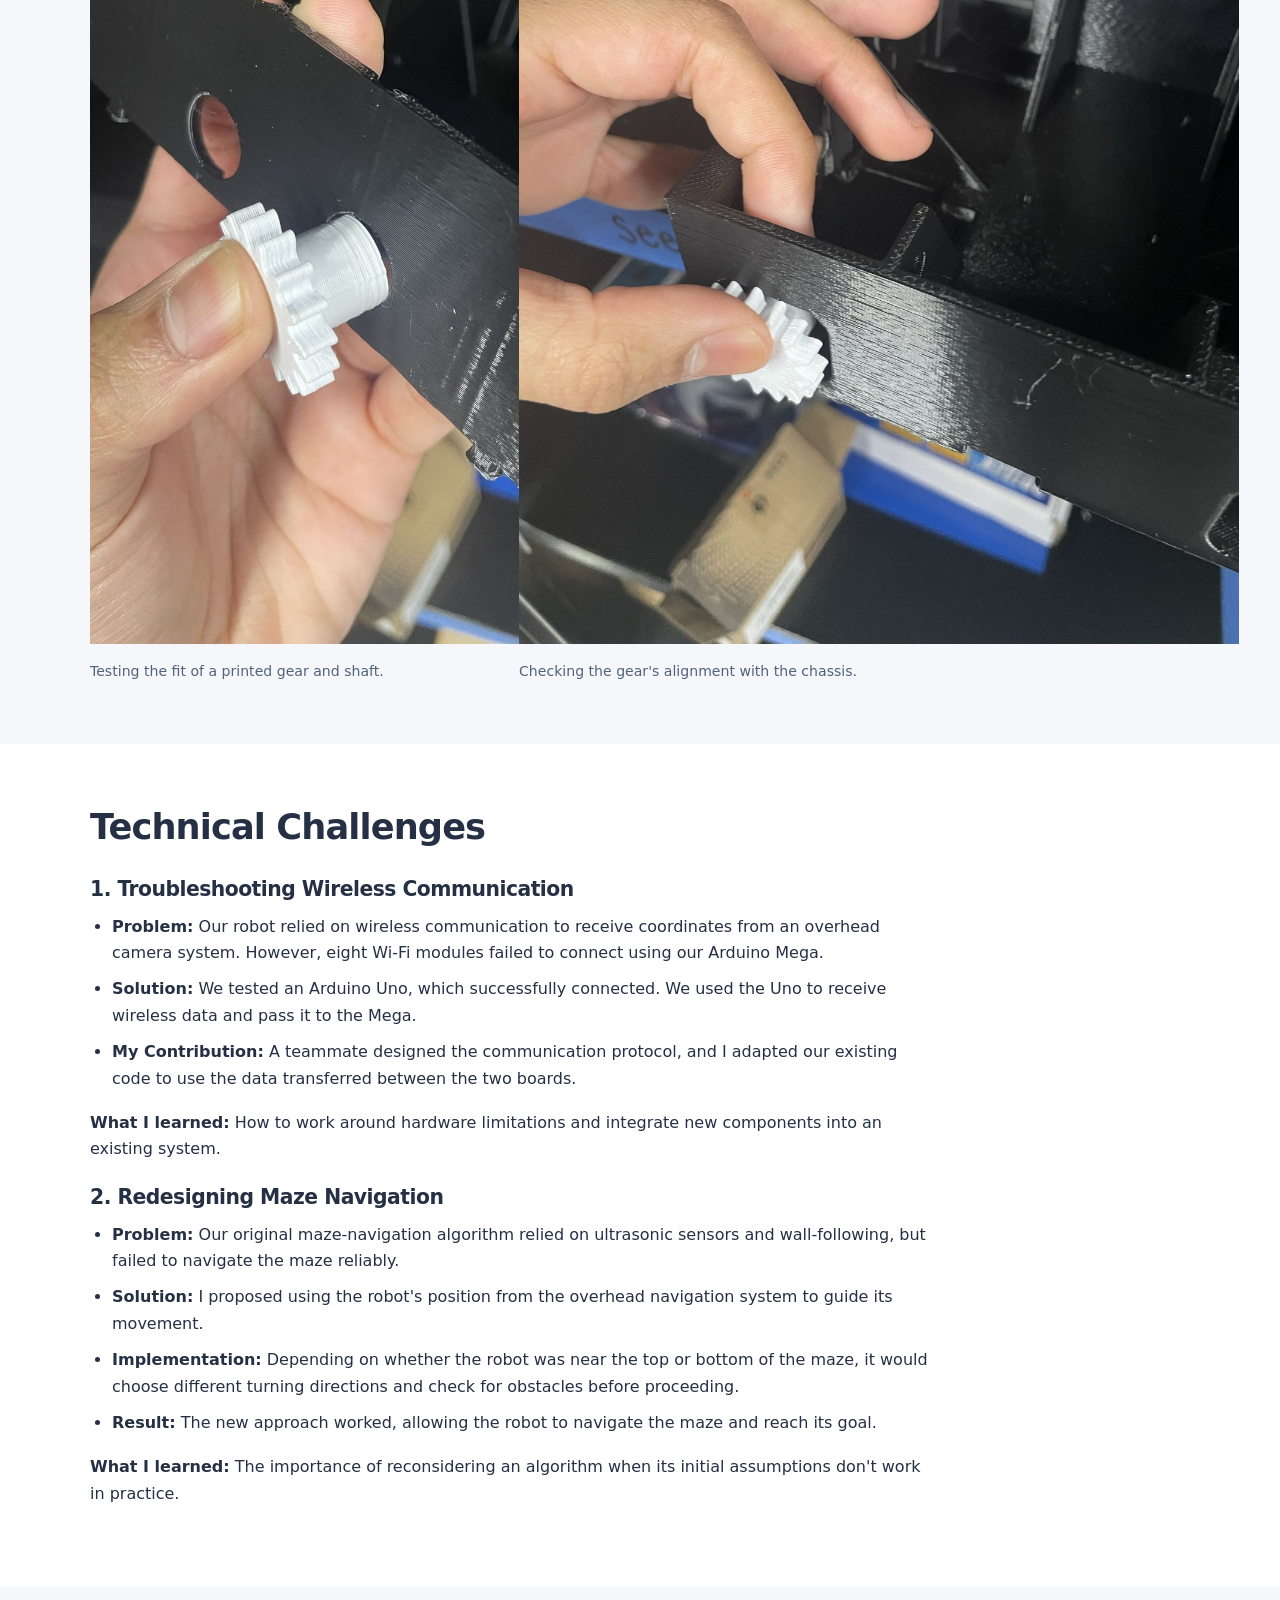
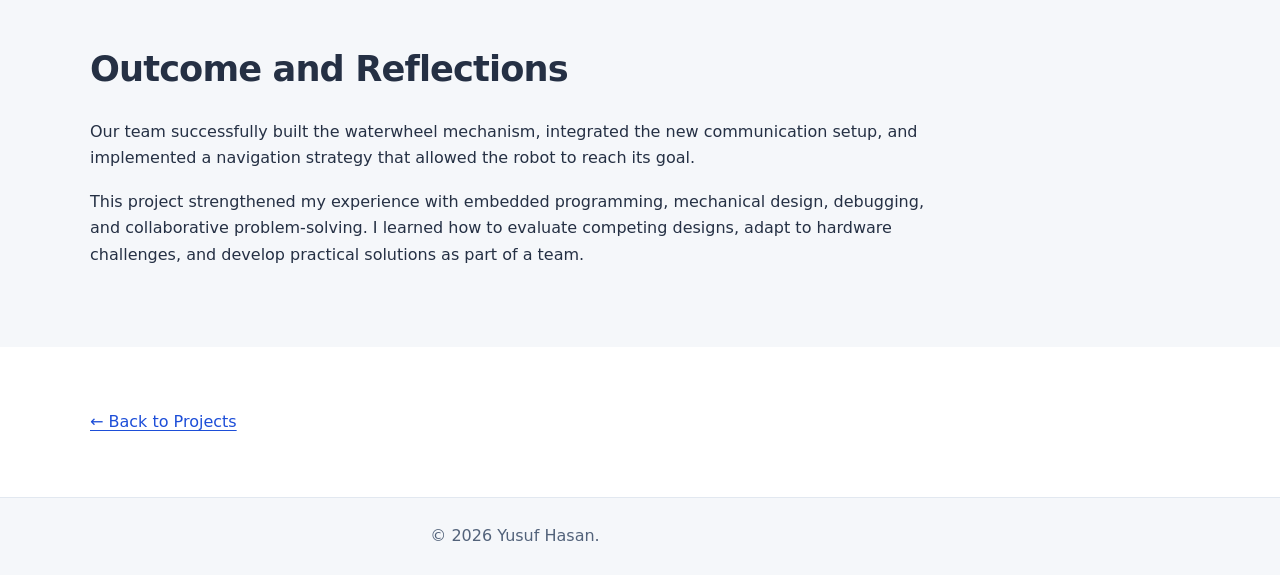
==== commit 9941ece3: "Rename SEED-E and use real accessible photos with captions" ====
--- a/autonomous-robot.html
+++ b/autonomous-robot.html
@@ -8,9 +8,9 @@
           content="width=device-width, initial-scale=1.0">
 
     <meta name="description"
-          content="Autonomous Seed-Planting Robot Project">
-
-    <title>Autonomous Robot | Yusuf Hasan</title>
+          content="SEED-E, an autonomous seed-planting robot built by a UMD ENES100 team.">
+
+    <title>SEED-E | Yusuf Hasan</title>
 
     <link rel="stylesheet" href="style.css">
 </head>
@@ -45,7 +45,7 @@
                     &larr; Back to Projects
                 </a>
 
-                <h1>Autonomous Seed-Planting Robot</h1>
+                <h1>SEED-E: Autonomous Seed-Planting Robot</h1>
 
                 <p class="subtitle">
                     Arduino | C++ | Robotics | 3D Printing
@@ -59,7 +59,7 @@
                 <div class="robot-layout">
                     <div>
                         <p>
-                            For ENES100, my team designed and built
+                            For ENES100, my team designed and built SEED-E,
                             an autonomous seed-planting robot
                             capable of navigating its environment
                             and performing mechanical tasks.
@@ -72,8 +72,10 @@
                         </p>
                     </div>
 
-<figure class="robot-photo ">
-                        <div class="robot-image" role="img" aria-label="Mostly assembled seed-planting robot with tracked wheels and white seed hopper" style="background-image: url('assets/robot/robot-cover.jpg');"></div>
+<figure class="robot-photo robot-photo-hero">
+                        <div class="photo-frame">
+                            <img src="assets/robot/robot-cover.jpg" alt="Mostly assembled seed-planting robot with tracked wheels and white seed hopper" loading="lazy" width="720" height="960">
+                        </div>
                         <figcaption>Mostly assembled robot with seed hopper and tracked wheels.</figcaption>
                     </figure>
                 </div>
@@ -133,8 +135,10 @@
                         </ul>
                     </div>
 
-<figure class="robot-photo ">
-                        <div class="robot-image" role="img" aria-label="Black 3D-printed chassis with structural ribs and mounting holes" style="background-image: url('assets/robot/robot-chassis.jpg');"></div>
+<figure class="robot-photo">
+                        <div class="photo-frame">
+                            <img src="assets/robot/robot-chassis.jpg" alt="Black 3D-printed chassis with structural ribs and mounting holes" loading="lazy" width="720" height="960">
+                        </div>
                         <figcaption>3D-printed lower chassis used in the robot assembly.</figcaption>
                     </figure>
                 </div>
@@ -146,13 +150,19 @@
                     without unnecessary complexity.
                 </p>
 
+                <h3 id="gallery" class="gallery-heading">Build photos</h3>
+                <p class="gallery-intro">A few steps from printing components to fitting the drive mechanism.</p>
                 <div class="robot-photo-gallery">
-                    <figure class="robot-photo ">
-                        <div class="robot-image" role="img" aria-label="White 3D-printed gear and shaft being test-fitted against the black chassis" style="background-image: url('assets/robot/robot-drive-shaft.jpg');"></div>
+                    <figure class="robot-photo">
+                        <div class="photo-frame">
+                            <img src="assets/robot/robot-drive-shaft.jpg" alt="White 3D-printed gear and shaft being test-fitted against the black chassis" loading="lazy" width="720" height="960">
+                        </div>
                         <figcaption>Testing the fit of a printed gear and shaft.</figcaption>
                     </figure>
-                    <figure class="robot-photo ">
-                        <div class="robot-image" role="img" aria-label="White 3D-printed gear aligned with its mounting location on the chassis" style="background-image: url('assets/robot/robot-drive-shaft-fit.jpg');"></div>
+                    <figure class="robot-photo">
+                        <div class="photo-frame">
+                            <img src="assets/robot/robot-drive-shaft-fit.jpg" alt="White 3D-printed gear aligned with its mounting location on the chassis" loading="lazy" width="720" height="960">
+                        </div>
                         <figcaption>Checking the gear's alignment with the chassis.</figcaption>
                     </figure>
                 </div>
@@ -288,7 +298,7 @@
                     practical solutions as part of a team.
                 </p>
 
-                <!-- Optional: Add a robot demonstration video here once supplied.
+                <!-- Optional: Add a SEED-E demonstration video here once supplied.
                      Team photos stay excluded pending permission. -->
 
             </div>
--- a/style.css
+++ b/style.css
@@ -148,3 +148,59 @@
 .other-project-grid .card {
   padding: 22px;
 }
+
+
+/* Robot fabrication photographs with descriptive captions. */
+.robot-page .robot-photo { margin: 0; min-width: 0; }
+.robot-page .robot-photo .robot-image { background-size: contain; }
+.robot-page .robot-photo figcaption {
+    font-size: .88rem;
+    color: var(--muted);
+    line-height: 1.5;
+    margin-top: 8px;
+}
+.robot-page .robot-photo-gallery {
+    display: grid;
+    grid-template-columns: repeat(2, minmax(0,1fr));
+    gap: 18px;
+    margin: 22px 0 0;
+    max-width: 840px;
+}
+.robot-page .robot-photo-gallery .robot-image { min-height: 270px; }
+.robot-page .robot-technical-text { max-width: 840px; }
+@media (max-width: 640px) {
+    .robot-page .robot-photo-gallery { grid-template-columns: 1fr; }
+    .robot-page .robot-photo-gallery .robot-image { min-height: 220px; }
+}
+
+/* Experience entries with organization logos */
+.experience-with-logo {
+  display: grid;
+  grid-template-columns: 88px minmax(0, 1fr);
+  align-items: start;
+  gap: 22px;
+}
+.experience-logo {
+  display: block;
+  width: 88px;
+  height: 88px;
+  max-width: 100%;
+  object-fit: contain;
+  border-radius: 50%;
+  border: 1px solid var(--border);
+  background: #f7e6d7;
+}
+.experience-details { min-width: 0; }
+.experience-organization { color: var(--muted); font-weight: 600; }
+#experience .experience-secondary-role {
+  color: var(--muted);
+  font-size: .93rem;
+  margin-top: 14px;
+}
+@media (max-width: 480px) {
+  .experience-with-logo {
+    grid-template-columns: 64px minmax(0, 1fr);
+    gap: 14px;
+  }
+  .experience-logo { width: 64px; height: 64px; }
+}
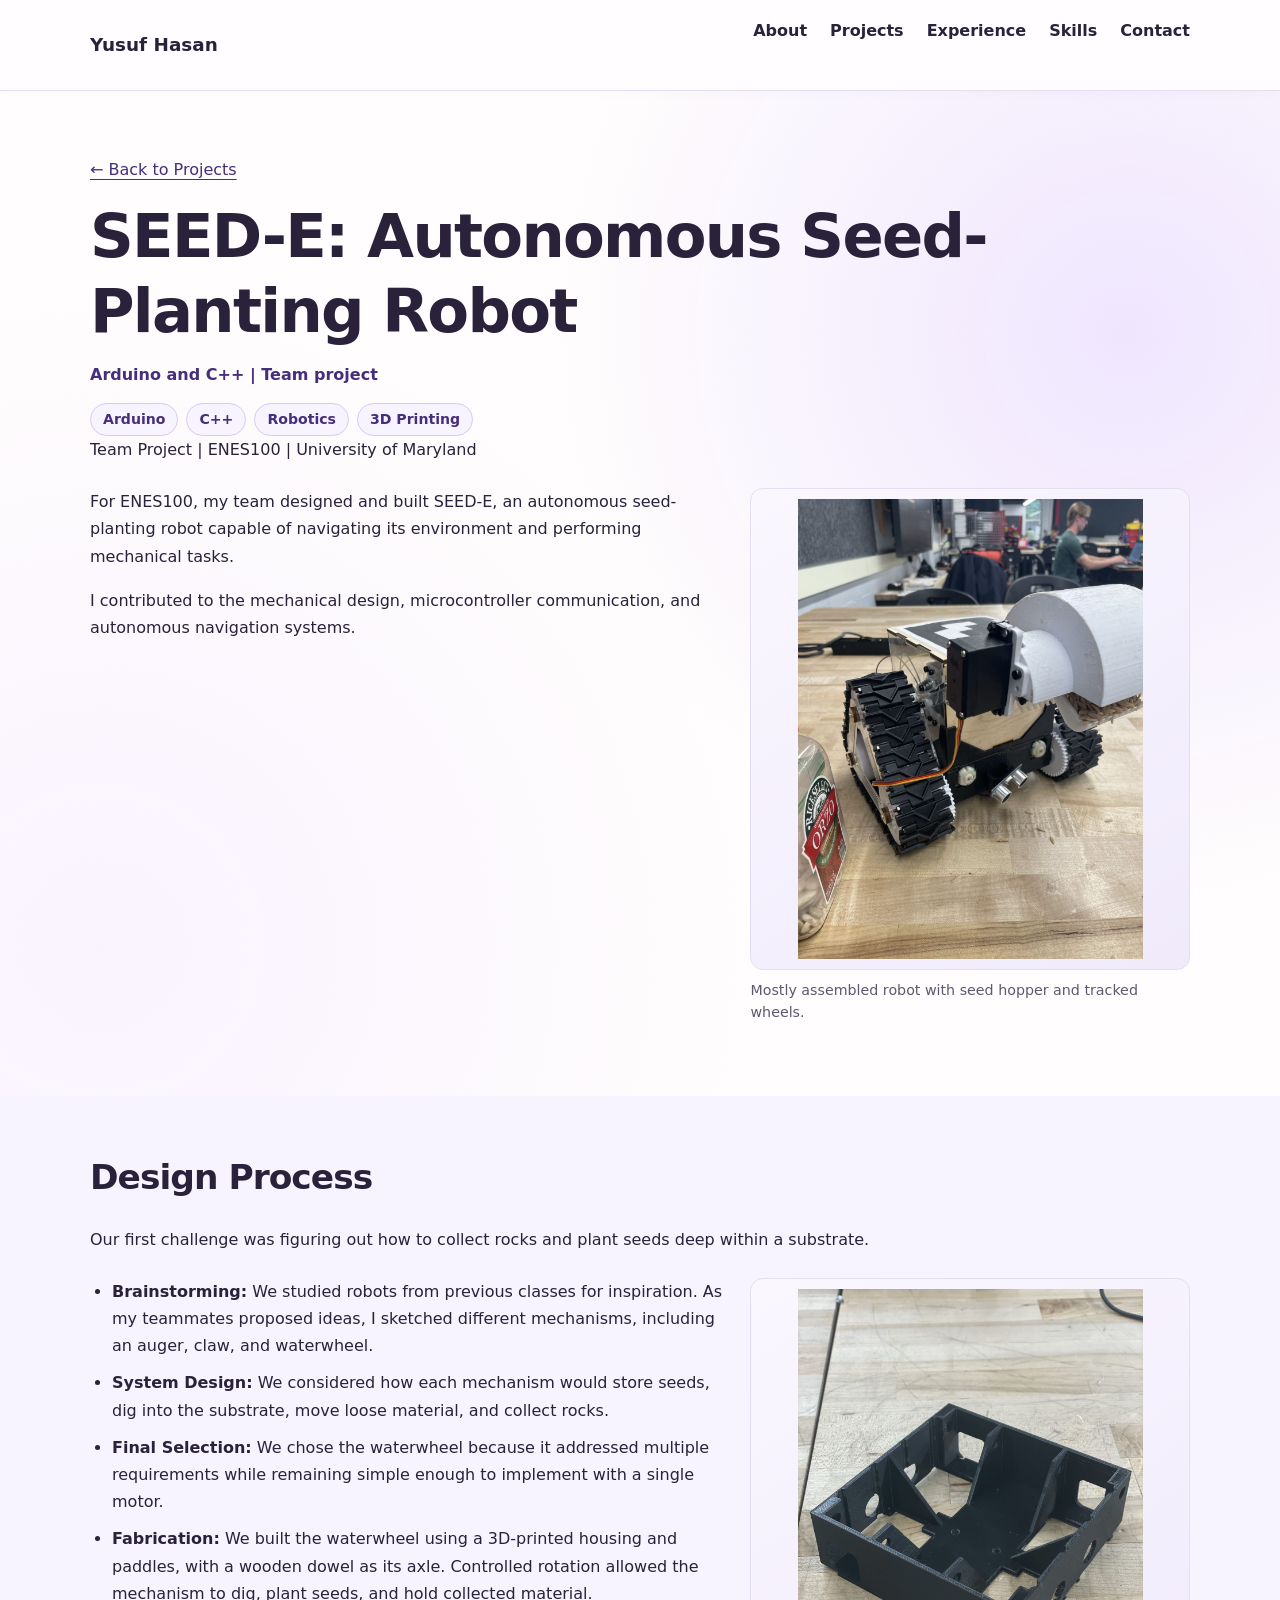
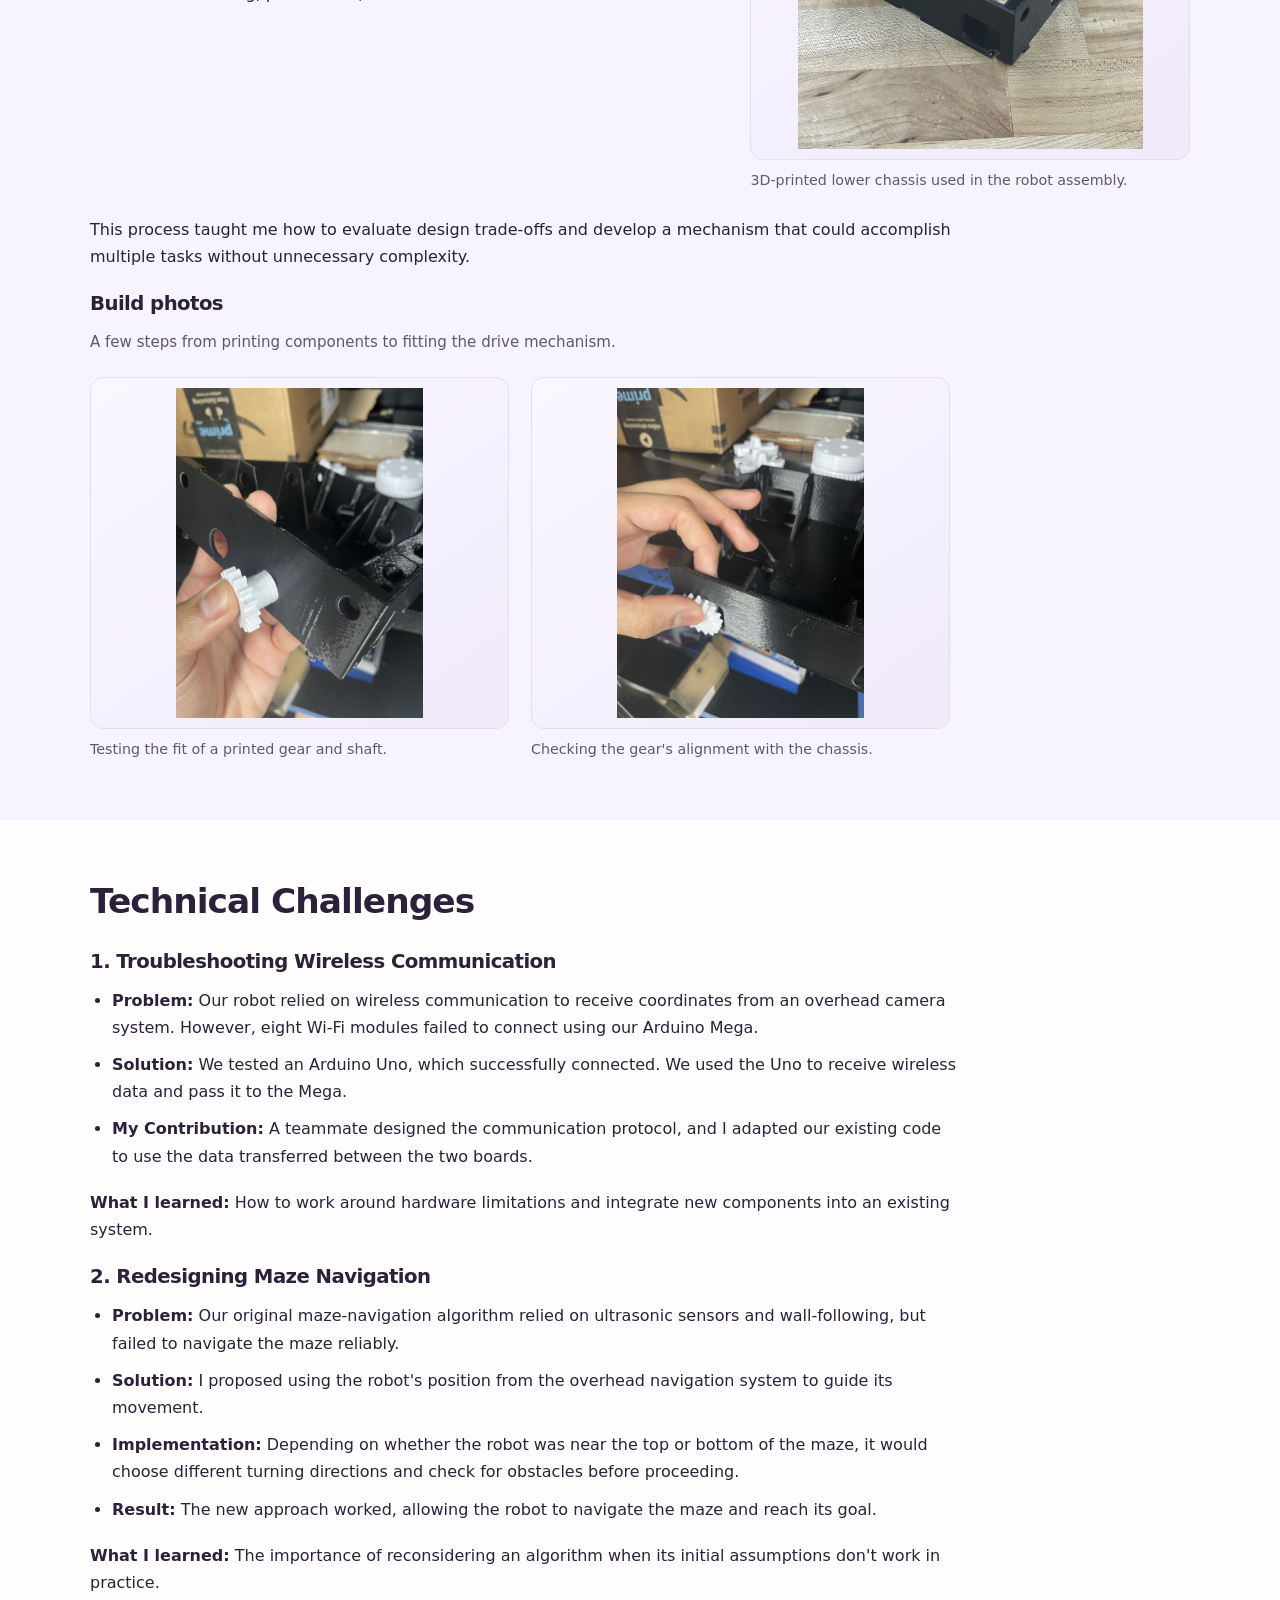
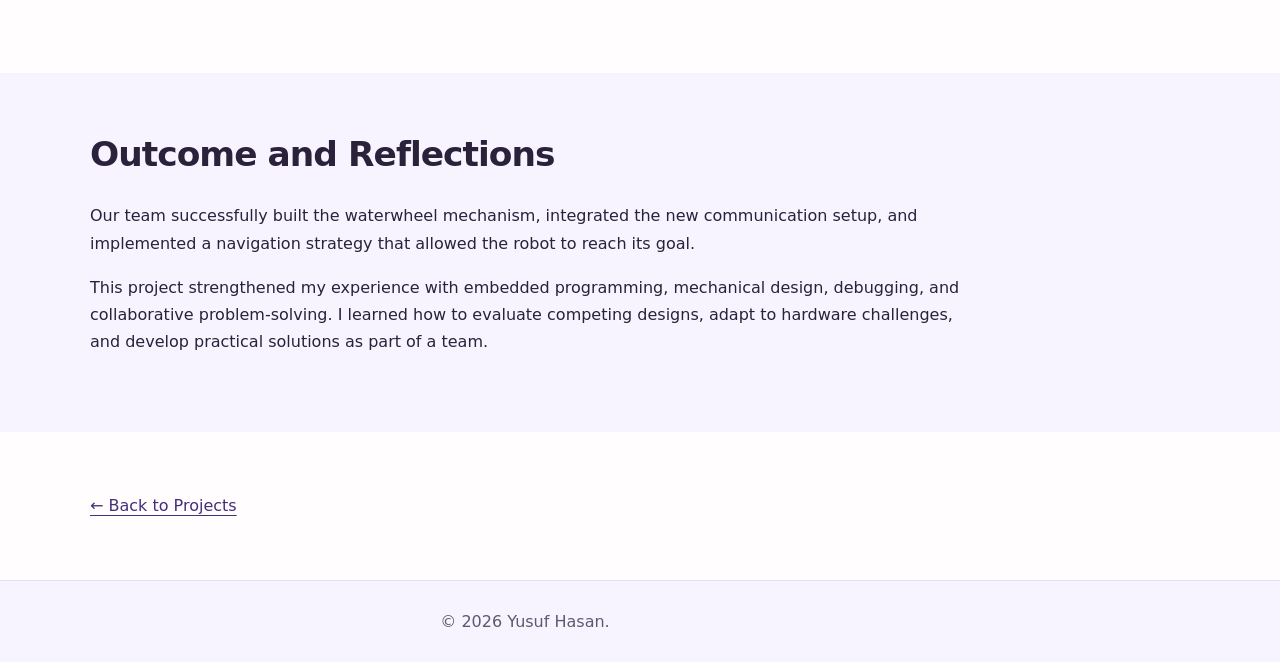
==== commit a5ada8b7: "Link project skills and refine Waves in Air reflection" ====
--- a/autonomous-robot.html
+++ b/autonomous-robot.html
@@ -47,9 +47,13 @@
 
                 <h1>SEED-E: Autonomous Seed-Planting Robot</h1>
 
-                <p class="subtitle">
-                    Arduino | C++ | Robotics | 3D Printing
-                </p>
+                <p class="subtitle">Arduino and C++ | Team project</p>
+                <div class="tag-list project-detail-tags" aria-label="Related skills">
+                    <a class="skill-tag" href="index.html#skill-arduino">Arduino</a>
+                    <a class="skill-tag" href="index.html#skill-cpp">C++</a>
+                    <a class="skill-tag" href="index.html#skill-robotics">Robotics</a>
+                    <a class="skill-tag" href="index.html#skill-3d-printing">3D Printing</a>
+                </div>
 
                 <p>
                     Team Project | ENES100 |
--- a/style.css
+++ b/style.css
@@ -1,206 +1,262 @@
-/* Portfolio styles — retains the existing light/blue design. */
+/* Layout and colors */
 :root {
-  --background: #ffffff;
-  --alternate: #f5f7fa;
-  --text: #253044;
-  --muted: #52627a;
-  --accent: #2563eb;
-  --accent-dark: #1d4ed8;
-  --border: #e2e8f0;
-  --max-width: 1100px;
+  color-scheme: light;
+  --page: #fffdfd;
+  --surface: #ffffff;
+  --lavender: #f7f3ff;
+  --lavender-2: #eee8fa;
+  --lavender-3: #e2d8f4;
+  --ink: #29223a;
+  --muted: #5f586f;
+  --accent: #6043a3;
+  --accent-dark: #452e7b;
+  --border: #e5def0;
+  --shadow: 0 7px 25px rgba(62, 40, 99, .045);
+  --shadow-hover: 0 17px 38px rgba(62, 40, 99, .11);
 }
 *, *::before, *::after { box-sizing: border-box; }
-html { scroll-behavior: smooth; scroll-padding-top: 94px; }
+html { scroll-behavior: smooth; scroll-padding-top: 100px; }
 body {
   margin: 0;
-  color: var(--text);
-  background: var(--background);
-  font-family: system-ui, -apple-system, BlinkMacSystemFont, "Segoe UI", sans-serif;
-  font-size: 1rem;
-  line-height: 1.65;
-}
-a { color: var(--accent-dark); text-underline-offset: .2em; }
-a:hover { text-decoration: underline; }
+  background: var(--page);
+  color: var(--ink);
+  font: 400 1rem/1.7 system-ui, -apple-system, BlinkMacSystemFont, "Segoe UI", sans-serif;
+}
+img { max-width: 100%; }
+a { color: var(--accent-dark); text-underline-offset: .22em; }
+a:hover { color: var(--accent); }
 a:focus-visible, summary:focus-visible {
   outline: 3px solid var(--accent);
   outline-offset: 4px;
   border-radius: 3px;
 }
-h1, h2, h3 { line-height: 1.22; letter-spacing: -.025em; }
-h1 { font-size: clamp(2.35rem, 5vw, 3.65rem); margin: 0 0 20px; }
-h2 { font-size: clamp(1.7rem, 3vw, 2.2rem); margin: 0 0 28px; }
-h3 { font-size: 1.27rem; margin: 0 0 12px; }
+h1, h2, h3 { line-height: 1.23; letter-spacing: -.028em; }
+h1 { font-size: clamp(2.45rem, 5vw, 3.8rem); margin: 0 0 18px; }
+h2 { font-size: clamp(1.7rem, 3vw, 2.15rem); margin: 0 0 27px; }
+h3 { font-size: 1.23rem; margin: 0 0 10px; }
 p { margin: 0 0 17px; }
-.container { width: min(90%, var(--max-width)); margin-inline: auto; }
-section { padding: 76px 0; }
-section.alternate { background: var(--alternate); }
+.container { width: min(91%, 1100px); margin-inline: auto; }
+section { padding: 75px 0; }
+section.alternate { background: var(--lavender); }
+#skills, #other-projects { background: var(--page); }
+#experience { background: var(--lavender); }
 .skip-link {
-  position: absolute; left: 14px; top: -80px; z-index: 100;
-  background: #fff; color: var(--text); padding: 10px 14px;
-  border: 2px solid var(--accent); border-radius: 7px;
-}
-.skip-link:focus { top: 12px; }
-header { background: rgba(255,255,255,.98); position: sticky; top: 0;
-  z-index: 10; border-bottom: 1px solid var(--border); }
-nav.container { display: flex; justify-content: space-between; align-items: center;
-  gap: 18px; padding: 18px 0; }
-.logo { font-size: 1.1rem; font-weight: 750; color: var(--text); text-decoration: none; }
-.nav-links { display: flex; flex-wrap: wrap; gap: 10px 21px; list-style: none;
-  padding: 0; margin: 0; }
-.nav-links a { color: var(--text); text-decoration: none; }
-.nav-links a:hover { color: var(--accent-dark); text-decoration: underline; }
-.hero { padding: clamp(76px, 10vw, 116px) 0; }
-.hero .container > p:not(.subtitle) { max-width: 710px; }
-.hero h1 { max-width: 900px; }
-.subtitle { font-weight: 750; color: var(--accent-dark); margin-bottom: 14px; }
+  position: absolute; top: -100px; left: 12px; z-index: 100;
+  padding: 11px 18px; border: 2px solid var(--accent); border-radius: 8px;
+  background: #fff; color: var(--ink); font-weight: 700;
+}
+.skip-link:focus { top: 10px; }
+
+/* Navigation */
+header {
+  position: sticky; top: 0; z-index: 20;
+  background: rgba(255, 253, 255, .97);
+  border-bottom: 1px solid var(--border);
+  box-shadow: 0 2px 12px rgba(65, 39, 91, .025);
+}
+nav.container {
+  display: flex; justify-content: space-between; align-items: center;
+  gap: 22px; padding: 17px 0;
+}
+.logo { font-size: 1.15rem; font-weight: 750; color: var(--ink); text-decoration: none; }
+.logo:hover { color: var(--accent); text-decoration: none; }
+.nav-links {
+  display: flex; flex-wrap: wrap; align-items: center;
+  list-style: none; gap: 10px 23px; padding: 0; margin: 0;
+}
+.nav-links a { color: var(--ink); font-weight: 550; text-decoration: none; }
+.nav-links a:hover { color: var(--accent); text-decoration: underline; }
+
+/* Introduction */
+.hero {
+  padding: clamp(85px, 10vw, 125px) 0;
+  background: radial-gradient(circle at 88% 24%, #efe6fe 0, transparent 42%),
+              radial-gradient(circle at 8% 85%, #f9f3ff 0, transparent 45%),
+              var(--page);
+}
+.hero .container > p:not(.subtitle), .hero p { max-width: 720px; }
+.hero h1 { max-width: 910px; }
+.subtitle { color: var(--accent-dark); font-weight: 720; margin-bottom: 14px; }
 .button {
-  display: inline-block; margin-top: 8px; padding: 11px 20px; border-radius: 8px;
-  background: var(--accent); color: #fff; text-decoration: none; font-weight: 700;
-}
-.button:hover { background: var(--accent-dark); text-decoration: none; }
-.card-grid { display: grid; grid-template-columns: repeat(2,minmax(0,1fr)); gap: 22px; }
+  display: inline-block; margin-top: 8px; padding: 12px 22px;
+  background: var(--accent); color: #fff; font-weight: 700;
+  border-radius: 10px; text-decoration: none;
+  box-shadow: 0 6px 18px rgba(82, 53, 145, .14);
+  transition: background-color .18s ease, transform .18s ease, box-shadow .18s ease;
+}
+.button:hover {
+  background: var(--accent-dark); color: #fff; text-decoration: none;
+  transform: translateY(-2px); box-shadow: 0 10px 22px rgba(82, 53, 145, .2);
+}
+
+/* Projects */
+.card-grid { display: grid; grid-template-columns: repeat(2, minmax(0, 1fr)); gap: 22px; }
 .card {
-  background: #fff; border: 1px solid var(--border); border-radius: 13px;
-  padding: 25px; min-width: 0; box-shadow: 0 2px 12px rgba(25,45,70,.035);
-}
-.card p:last-of-type { margin-bottom: 8px; }
-.card a { font-weight: 700; display: inline-block; margin-top: 14px; }
+  background: var(--surface); border: 1px solid var(--border);
+  border-radius: 17px; padding: 26px; min-width: 0; box-shadow: var(--shadow);
+}
 .card-grid > .card { display: flex; flex-direction: column; }
+.card-grid > .card:hover {
+  box-shadow: var(--shadow-hover); border-color: #d3c2ee; transform: translateY(-3px);
+}
+.card-grid > .card { transition: transform .22s ease, box-shadow .22s ease, border-color .22s ease; }
+.card a:not(.skill-tag) { display: inline-block; font-weight: 720; margin-top: 14px; }
 .card-grid .card .tags { margin-top: auto; }
-.tags { color: var(--muted); font-size: .91rem; }
-.project-card-media {
-  min-height: 170px; aspect-ratio: 16/9; margin-bottom: 24px;
-  background: #edf1f7; border: 1px solid var(--border); border-radius: 8px;
-  background-size: cover; background-position: center; background-repeat: no-repeat;
+.tags { color: var(--muted); font-size: .92rem; }
+.section-intro { color: var(--muted); max-width: 760px; margin: -8px 0 26px; }
+.featured-grid > .card { border-color: #dcd2ee; }
+.other-project-grid > .card { background: #fff; }
+.project-card-art, .project-card-figure {
+  display: grid; place-items: center;
+  min-height: 215px; margin: 0 0 22px; overflow: hidden;
+  border: 1px solid var(--border); border-radius: 12px;
+  background: linear-gradient(130deg, #f1eafb 5%, #e4d8fa 52%, #faf6ff 100%);
+}
+.project-card-art { position: relative; }
+.project-art-glyph {
+  color: #8a67c7; font-size: 5.6rem; line-height: 1;
+  transform: rotate(-12deg); transition: transform .3s ease;
+}
+.project-art-lines {
+  position: absolute; width: 100px; height: 4px;
+  border-radius: 50%; right: 13%; bottom: 33%;
+  background: #c1a8eb; box-shadow: 0 19px #ceb9ec, 0 38px #dfd0f2;
+  opacity: .7;
+}
+.card:hover .project-art-glyph { transform: rotate(0deg) translateY(-4px); }
+.project-card-figure { display: block; background: var(--lavender); text-align: center; }
+.project-card-figure img {
+  width: 100%; height: 240px; padding: 7px;
+  object-fit: contain; display: block;
+  transition: transform .3s ease;
+}
+.project-card-figure:hover img, .card:hover .project-card-figure img { transform: scale(1.035); }
+.project-card-figure figcaption {
+  font-size: .83rem; color: var(--muted); padding: 2px 8px 10px;
 }
 #about p { max-width: 830px; }
-#experience .card { margin: 0 0 17px; }
-#experience .card p { margin-bottom: 7px; }
-#skills .card { margin: 0 0 16px; }
-.contact-links { display: flex; flex-wrap: wrap; gap: 15px 23px; margin-top: 22px; }
-footer { background: var(--alternate); border-top: 1px solid var(--border);
-  padding: 25px 0; text-align: center; color: var(--muted); }
+
+/* Experience */
+.experience-stack { display: grid; gap: 18px; }
+.experience-entry {
+  display: grid; grid-template-columns: 122px minmax(0, 1fr);
+  align-items: start; gap: 28px;
+}
+.experience-visual {
+  margin: 0; text-align: center; min-width: 0;
+}
+.experience-visual img {
+  width: 112px; height: 112px; display: block; margin: 0 auto 8px;
+  object-fit: contain; padding: 9px; border-radius: 17px;
+  background: #fff; border: 1px solid var(--border);
+  transition: transform .28s ease, box-shadow .28s ease;
+}
+.experience-entry:hover .experience-visual img {
+  transform: translateY(-3px) rotate(-2deg) scale(1.04);
+  box-shadow: 0 11px 24px rgba(73, 49, 113, .12);
+}
+.experience-visual figcaption { color: var(--muted); font-size: .79rem; line-height: 1.4; }
+.experience-copy { min-width: 0; }
+.experience-organization {
+  color: var(--accent-dark); font-size: .93rem; font-weight: 680;
+  margin-bottom: 12px !important;
+}
+.experience-secondary-role { color: var(--muted); font-size: .93rem; }
+.tag-hint { color: var(--muted); font-size: .85rem; margin: 17px 0 0; }
+.tag-list, .skill-list { display: flex; flex-wrap: wrap; gap: 8px; margin-top: 15px; }
+.skill-tag, .skill-chip {
+  display: inline-flex; align-items: center; min-height: 33px;
+  border-radius: 999px; border: 1px solid #d7cbed;
+  background: var(--lavender); padding: 5px 12px;
+  color: var(--accent-dark); font-size: .88rem;
+  font-weight: 650; line-height: 1.35;
+}
+.skill-tag { text-decoration: none; transition: transform .18s ease, background-color .18s ease; }
+.skill-tag:hover {
+  color: var(--accent-dark); text-decoration: none;
+  background: #e8ddfb; transform: translateY(-2px);
+}
+.skill-chip { background: #faf8ff; scroll-margin-top: 130px; }
+.skill-chip:target {
+  background: #e6d9ff; outline: 2px solid var(--accent); outline-offset: 2px;
+}
+.skills-grid { display: grid; grid-template-columns: repeat(2,minmax(0,1fr)); gap: 18px; }
+.skill-group h3 { margin-bottom: 18px; }
+.skill-group .skill-list { margin-top: 0; }
+
+/* Contact and footer */
+.contact-links { display: flex; flex-wrap: wrap; gap: 14px 23px; margin-top: 20px; }
+.contact-links a { font-weight: 660; }
+footer {
+  border-top: 1px solid var(--border); background: var(--lavender);
+  padding: 27px 0; color: var(--muted); text-align: center;
+}
 footer p { margin: 0; }
 
-/* Consistent details layout and blank image spaces; files populate them by name. */
+/* Project detail pages */
 .project-page .hero, .robot-page .hero { padding: 65px 0 48px; }
-.project-page h1, .robot-page h1 { margin: 17px 0 12px; }
-.project-page section, .robot-page section { padding: 62px 0; }
-.project-page .hero, .robot-page .hero { padding: 65px 0 48px; }
-.project-page h3, .robot-page h3 { margin: 22px 0 12px; }
-.project-page p, .robot-page p { max-width: 850px; }
-.project-page ul, .robot-page ul { padding-left: 22px; margin: 0 0 18px; }
+.project-page section, .robot-page section { padding: 60px 0; }
+.project-page h1, .robot-page h1 { margin: 16px 0 12px; }
+.project-page h3, .robot-page h3 { margin: 22px 0 13px; }
+.project-page p, .robot-page p { max-width: 870px; }
+.project-page ul, .robot-page ul { padding-left: 22px; margin: 0 0 19px; }
 .project-page li, .robot-page li { margin-bottom: 10px; }
-.project-page .content-with-media, .robot-layout {
-  display: grid; grid-template-columns: minmax(0,1.5fr) minmax(230px,1fr);
-  gap: 28px; align-items: start; margin: 20px 0;
-}
-.project-page .media-slot, .robot-page .robot-image {
-  min-height: 210px; aspect-ratio: 16/10; width: 100%;
-  background: #edf1f7; border: 1px dashed #b7c4d7; border-radius: 9px;
-  background-size: contain; background-position: center; background-repeat: no-repeat;
-}
-.robot-page .robot-image-wide { width: min(100%,750px); margin: 20px 0; }
-.project-page .project-challenge { margin-bottom: 17px; }
+/* Only text until Waves in Air screenshots are available. */
+.project-page .content-with-media { max-width: 900px; }
+.project-page .project-challenge { margin-bottom: 19px; }
 .project-page .project-challenge h3 { margin-top: 0; }
+.project-page .project-challenge ul { margin-bottom: 0; }
 .project-page .project-challenge li:last-child { margin-bottom: 0; }
-.project-page .project-challenge .content-with-media { margin-bottom: 0; }
-.project-page .project-challenge ul { margin-bottom: 0; }
-.page-actions { display: flex; flex-wrap: wrap; gap: 16px; margin-top: 20px; }
-.project-note { color: var(--muted); font-size: .95rem; }
-.project-highlights { display: flex; flex-wrap: wrap; gap: 9px; list-style: none; padding: 0 !important; }
-.project-highlights li {
-  margin: 0 !important; border-radius: 100px; background: #eaf0ff;
-  color: #1e40af; font-size: .89rem; padding: 4px 12px;
-}
-@media (max-width: 768px) {
-  nav.container { flex-direction: column; align-items: flex-start; }
-  .nav-links { gap: 9px 16px; font-size: .92rem; }
-  .card-grid, .project-page .content-with-media, .robot-layout { grid-template-columns: 1fr; }
-  section, .project-page section, .robot-page section { padding: 45px 0; }
-  .hero, .project-page .hero, .robot-page .hero { padding: 65px 0 45px; }
+.project-note, .gallery-intro { color: var(--muted); font-size: .94rem; }
+/* SEED-E photos use intrinsic image dimensions, rather than fixed cropped boxes. */
+.robot-layout {
+  display: grid; grid-template-columns: minmax(0,1.18fr) minmax(270px,.82fr);
+  gap: 28px; align-items: start; margin: 25px 0;
+}
+.robot-photo { margin: 0; min-width: 0; }
+.photo-frame {
+  width: 100%; padding: 10px; overflow: hidden;
+  display: grid; place-items: center;
+  border: 1px solid var(--border); border-radius: 13px;
+  background: linear-gradient(145deg, #faf7ff, #f0eafb);
+}
+.photo-frame img {
+  display: block; width: 100%; height: auto;
+  max-height: 460px; object-fit: contain; border-radius: 7px;
+  transition: transform .32s ease, filter .32s ease;
+}
+.robot-photo:hover .photo-frame img { transform: scale(1.035); filter: saturate(1.06); }
+.robot-photo figcaption {
+  margin-top: 9px; color: var(--muted);
+  font-size: .89rem; line-height: 1.55;
+}
+.robot-photo-gallery {
+  display: grid; grid-template-columns: repeat(2,minmax(0,1fr));
+  gap: 22px; margin: 22px 0 0; max-width: 860px;
+}
+.robot-photo-gallery .photo-frame img { max-height: 330px; }
+.robot-technical-text { max-width: 870px; }
+.gallery-heading { scroll-margin-top: 130px; }
+.page-actions { display: flex; gap: 16px; flex-wrap: wrap; margin-top: 20px; }
+
+@media (max-width: 820px) {
+  nav.container { flex-direction: column; align-items: flex-start; gap: 12px; }
+  .nav-links { gap: 9px 18px; font-size: .93rem; }
+  .robot-layout { grid-template-columns: 1fr; }
+  .robot-layout .robot-photo { max-width: 580px; }
+}
+@media (max-width: 650px) {
+  section, .project-page section, .robot-page section { padding: 50px 0; }
+  .hero, .project-page .hero, .robot-page .hero { padding: 70px 0 48px; }
+  .card-grid, .skills-grid, .robot-photo-gallery { grid-template-columns: 1fr; }
   .card { padding: 20px; }
-  .project-page .media-slot, .robot-page .robot-image { min-height: 185px; }
+  .experience-entry { grid-template-columns: 76px minmax(0,1fr); gap: 15px; }
+  .experience-visual img { width: 70px; height: 70px; padding: 6px; border-radius: 12px; }
+  .experience-visual figcaption { font-size: .7rem; }
+  .project-card-figure img { height: 210px; }
+  .robot-photo-gallery .photo-frame img { max-height: 410px; }
 }
 @media (prefers-reduced-motion: reduce) {
   html { scroll-behavior: auto; }
-}
-
-/* Keep detailed case studies prominent without hiding other work. */
-.section-intro {
-  color: var(--muted);
-  max-width: 720px;
-  margin-top: -12px;
-  margin-bottom: 25px;
-}
-.featured-grid > .card {
-  border-color: #ccd8e8;
-  box-shadow: 0 5px 22px rgba(25,45,70,.055);
-}
-.featured-grid .project-card-media {
-  min-height: 200px;
-}
-.other-project-grid .project-card-media {
-  min-height: 100px;
-  aspect-ratio: 16 / 7;
-  margin-bottom: 17px;
-}
-.other-project-grid .card {
-  padding: 22px;
-}
-
-
-/* Robot fabrication photographs with descriptive captions. */
-.robot-page .robot-photo { margin: 0; min-width: 0; }
-.robot-page .robot-photo .robot-image { background-size: contain; }
-.robot-page .robot-photo figcaption {
-    font-size: .88rem;
-    color: var(--muted);
-    line-height: 1.5;
-    margin-top: 8px;
-}
-.robot-page .robot-photo-gallery {
-    display: grid;
-    grid-template-columns: repeat(2, minmax(0,1fr));
-    gap: 18px;
-    margin: 22px 0 0;
-    max-width: 840px;
-}
-.robot-page .robot-photo-gallery .robot-image { min-height: 270px; }
-.robot-page .robot-technical-text { max-width: 840px; }
-@media (max-width: 640px) {
-    .robot-page .robot-photo-gallery { grid-template-columns: 1fr; }
-    .robot-page .robot-photo-gallery .robot-image { min-height: 220px; }
-}
-
-/* Experience entries with organization logos */
-.experience-with-logo {
-  display: grid;
-  grid-template-columns: 88px minmax(0, 1fr);
-  align-items: start;
-  gap: 22px;
-}
-.experience-logo {
-  display: block;
-  width: 88px;
-  height: 88px;
-  max-width: 100%;
-  object-fit: contain;
-  border-radius: 50%;
-  border: 1px solid var(--border);
-  background: #f7e6d7;
-}
-.experience-details { min-width: 0; }
-.experience-organization { color: var(--muted); font-weight: 600; }
-#experience .experience-secondary-role {
-  color: var(--muted);
-  font-size: .93rem;
-  margin-top: 14px;
-}
-@media (max-width: 480px) {
-  .experience-with-logo {
-    grid-template-columns: 64px minmax(0, 1fr);
-    gap: 14px;
-  }
-  .experience-logo { width: 64px; height: 64px; }
-}
+  *, *::before, *::after { transition-duration: .01ms !important; animation-duration: .01ms !important; }
+}
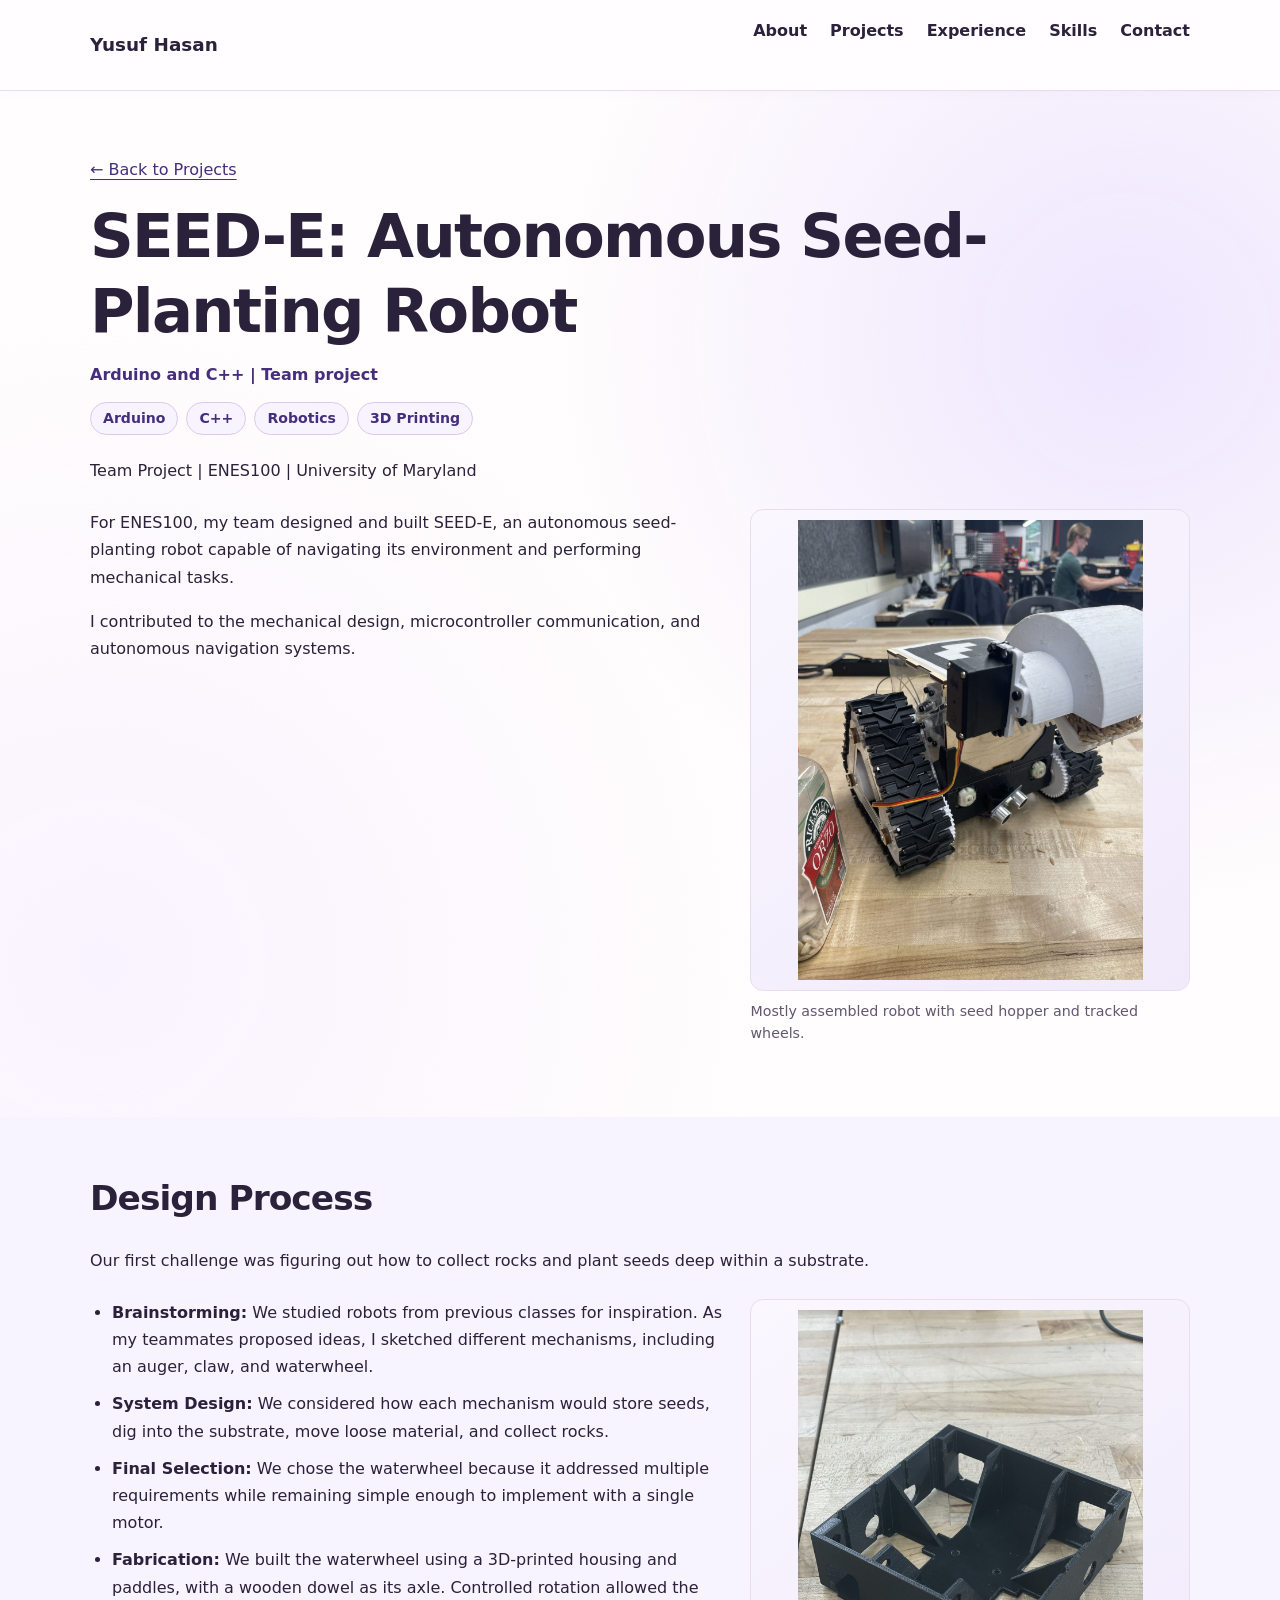
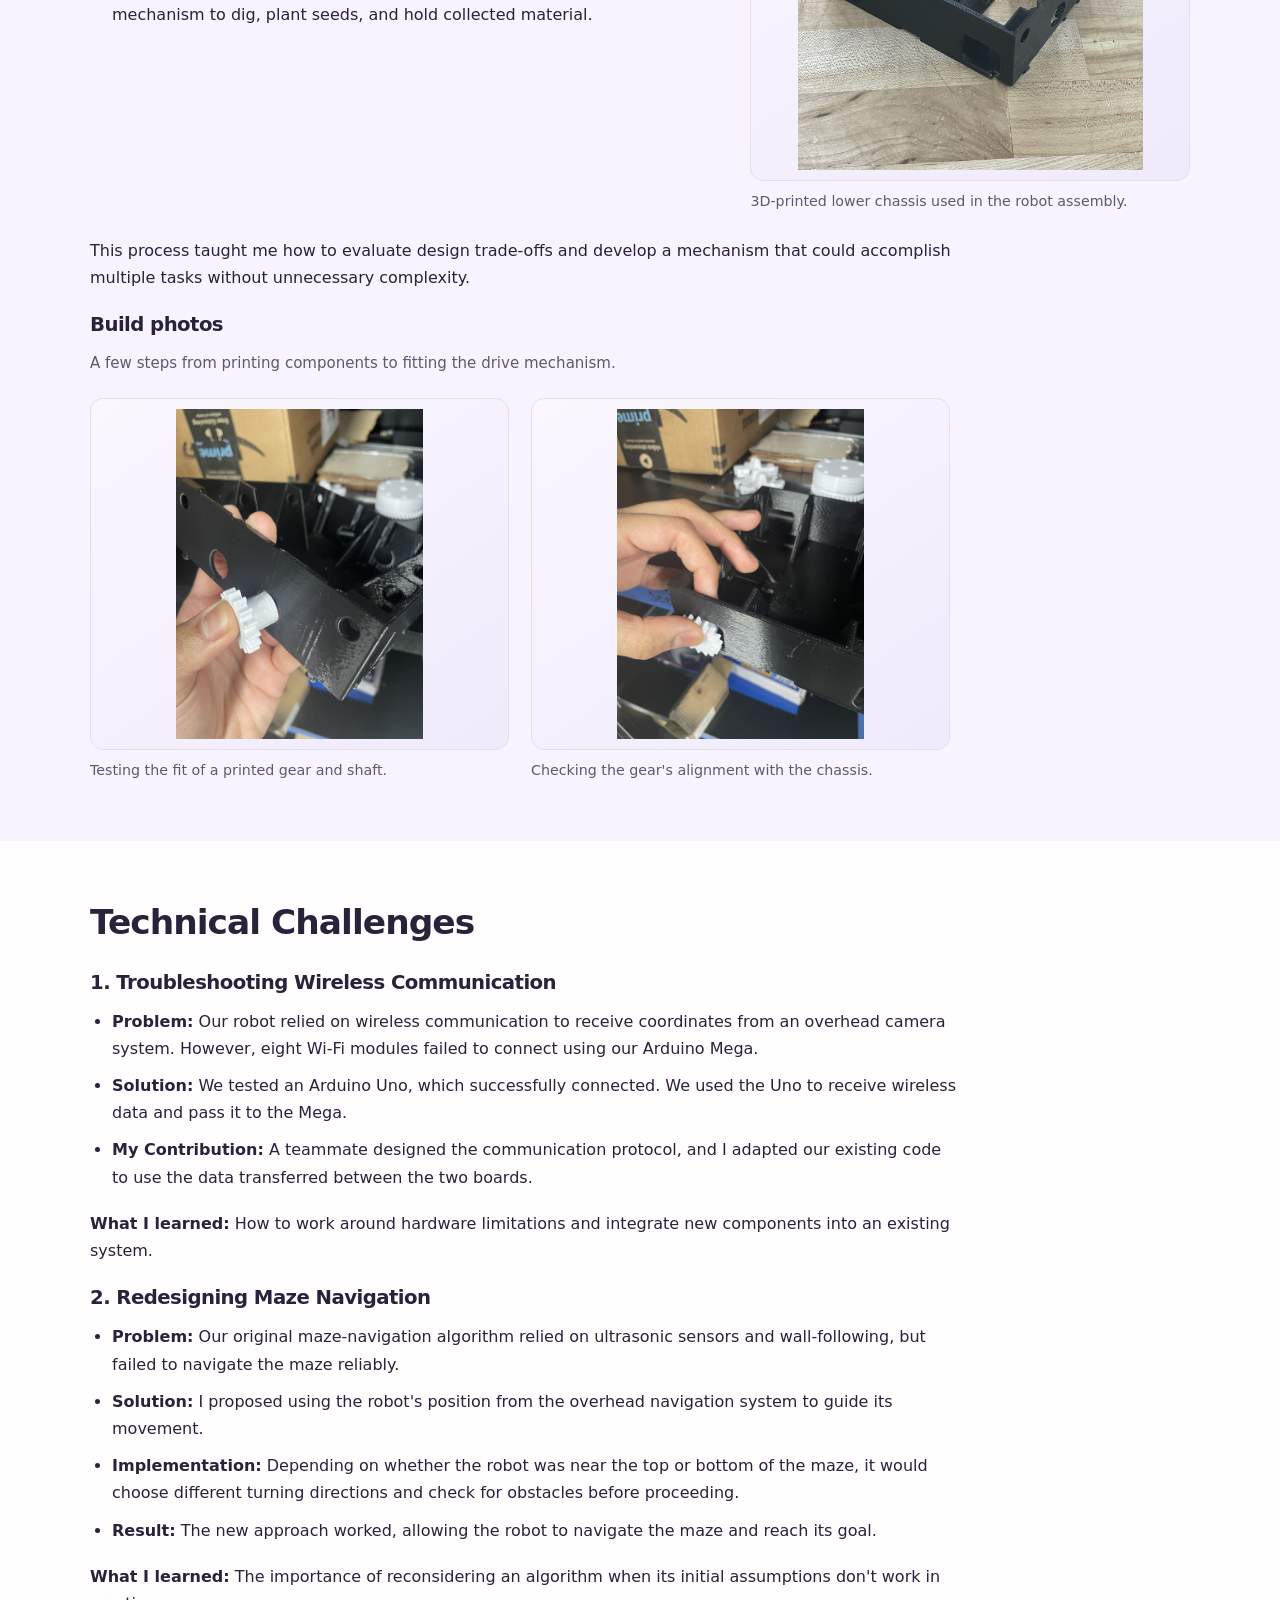
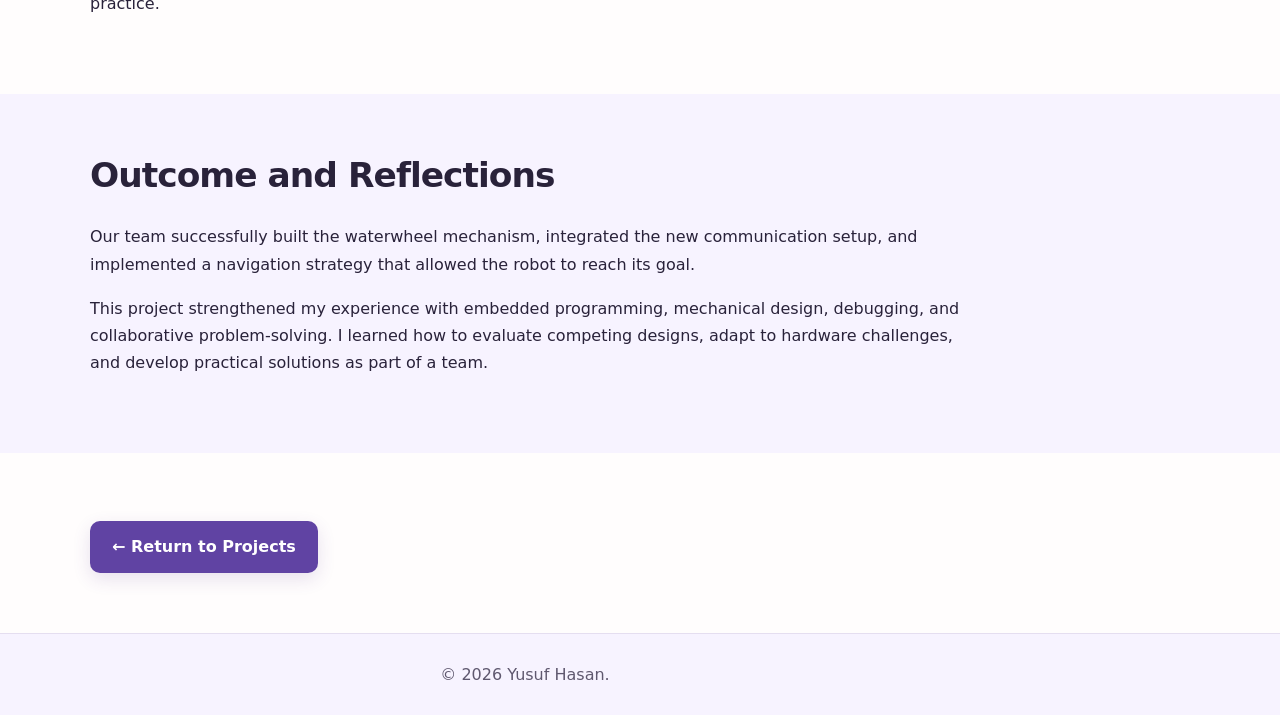
==== commit 548c37f0: "Add matching return-to-projects button" ====
--- a/autonomous-robot.html
+++ b/autonomous-robot.html
@@ -309,11 +309,9 @@
         </section>
 
         <!-- RETURN -->
-        <section>
-            <div class="container">
-                <a href="index.html#projects">
-                    &larr; Back to Projects
-                </a>
+        <section class="project-return" aria-label="Return to portfolio">
+            <div class="container">
+                <a class="button return-to-projects" href="index.html#projects">← Return to Projects</a>
             </div>
         </section>
 
--- a/style.css
+++ b/style.css
@@ -260,3 +260,18 @@
   html { scroll-behavior: auto; }
   *, *::before, *::after { transition-duration: .01ms !important; animation-duration: .01ms !important; }
 }
+
+/* Project technologies use the same linked tags as experience entries. */
+.card-grid .project-tag-list {
+  margin-top: auto;
+  padding-top: 14px;
+}
+.card-grid .project-tag-list + a {
+  margin-top: 17px;
+}
+.project-detail-tags {
+  margin: 14px 0 22px;
+}
+.project-detail-tags .skill-tag {
+  white-space: nowrap;
+}
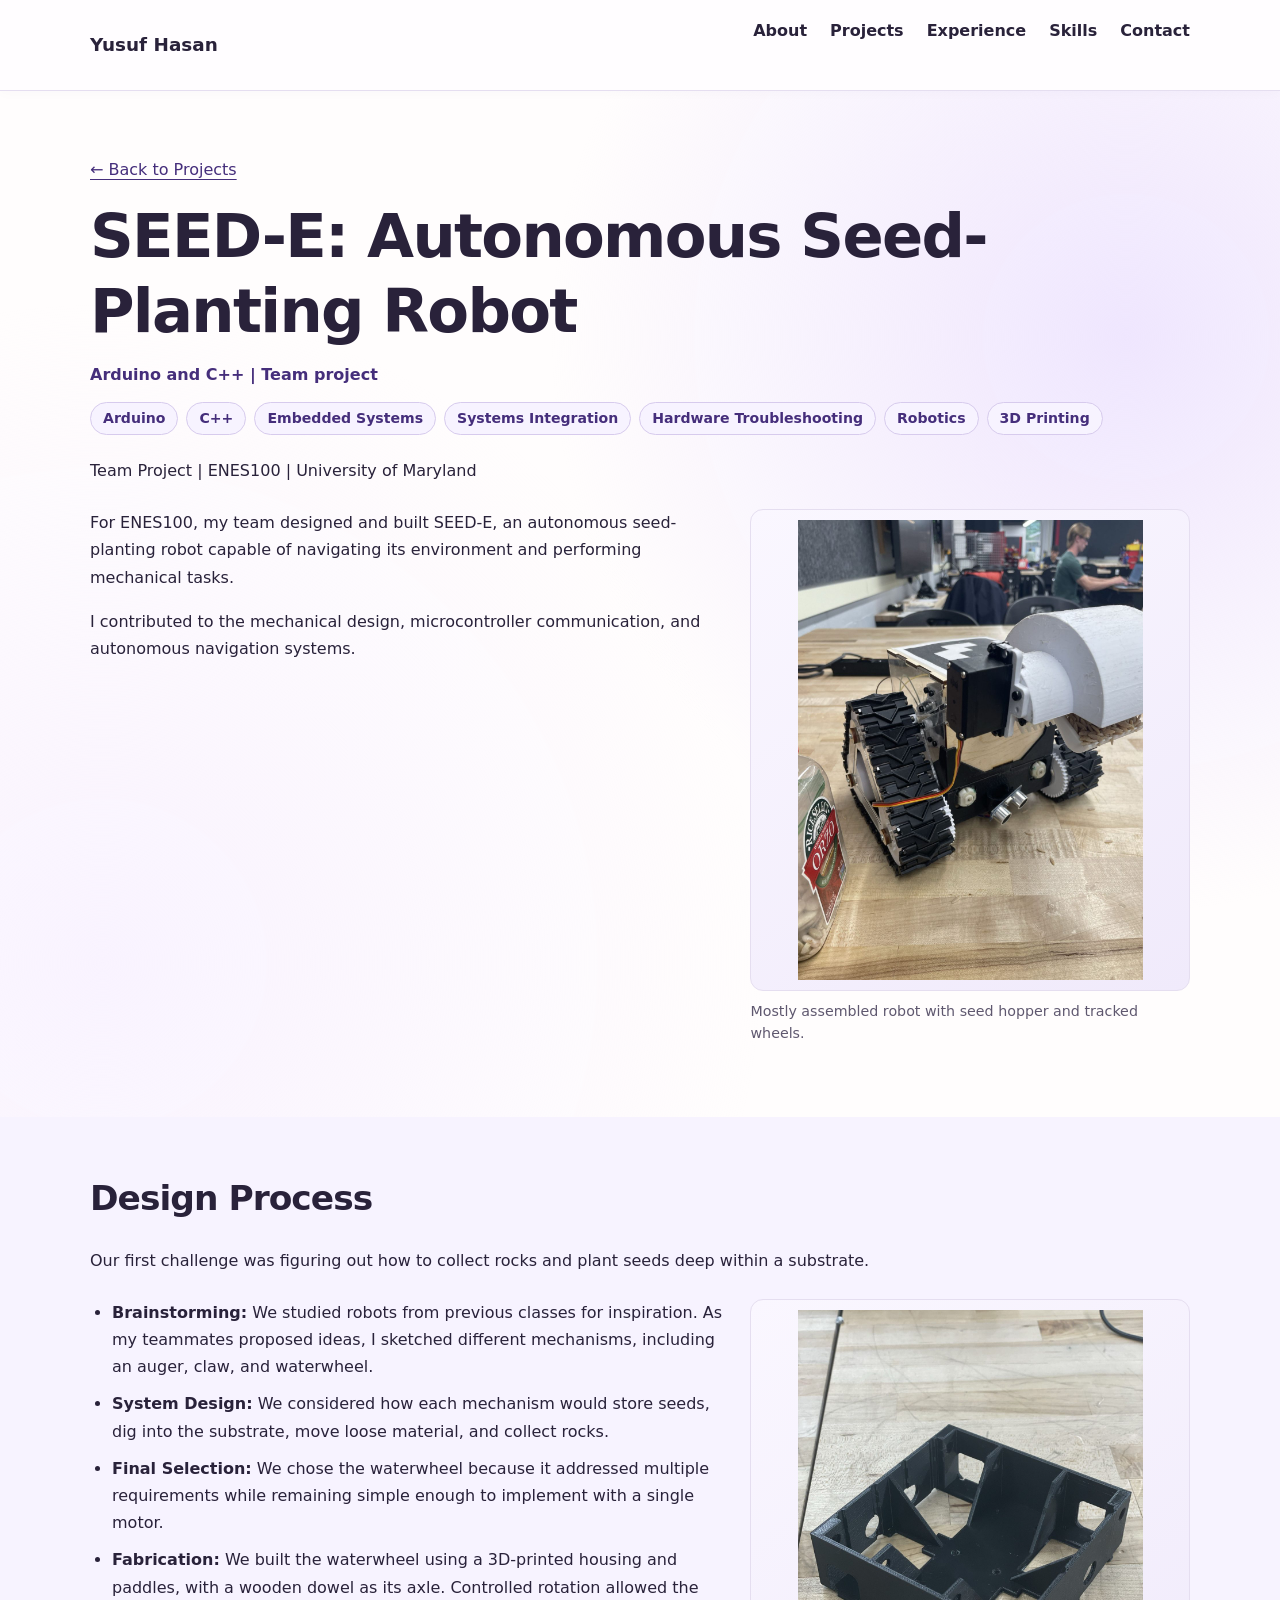
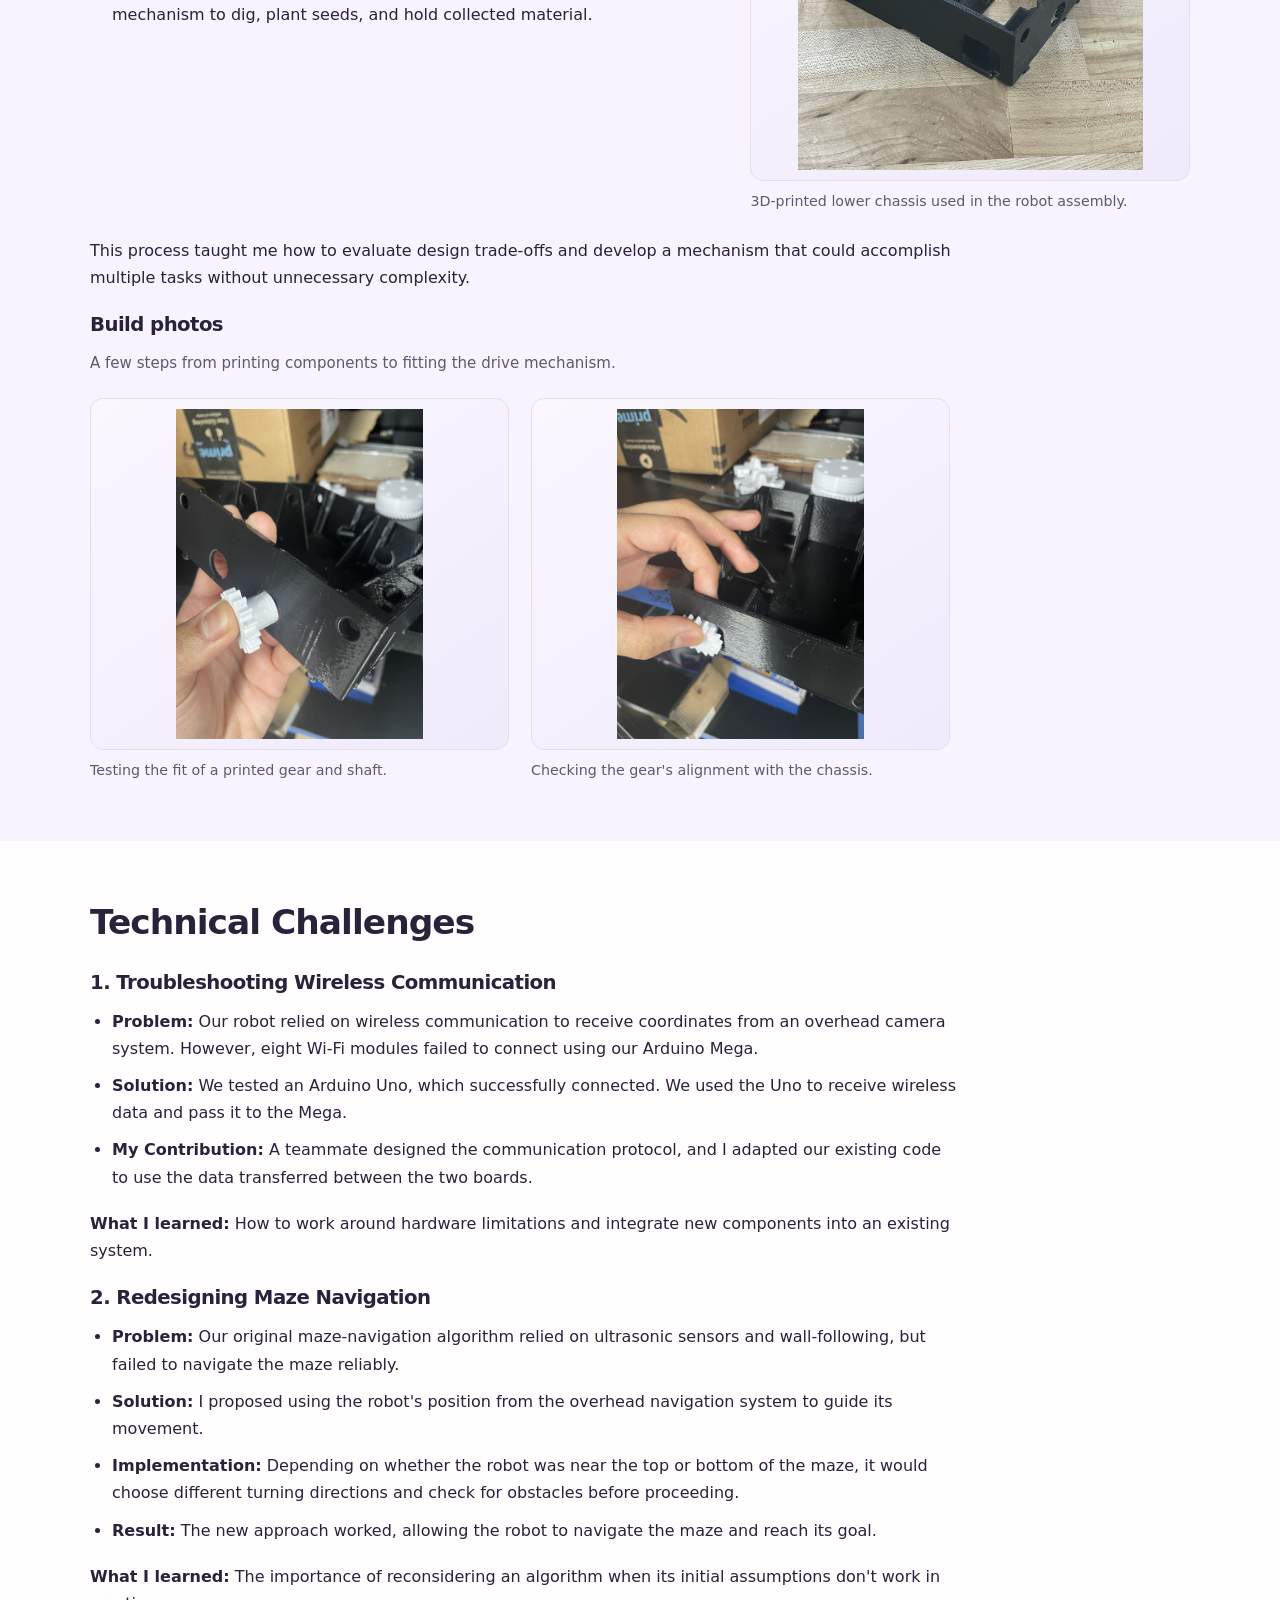
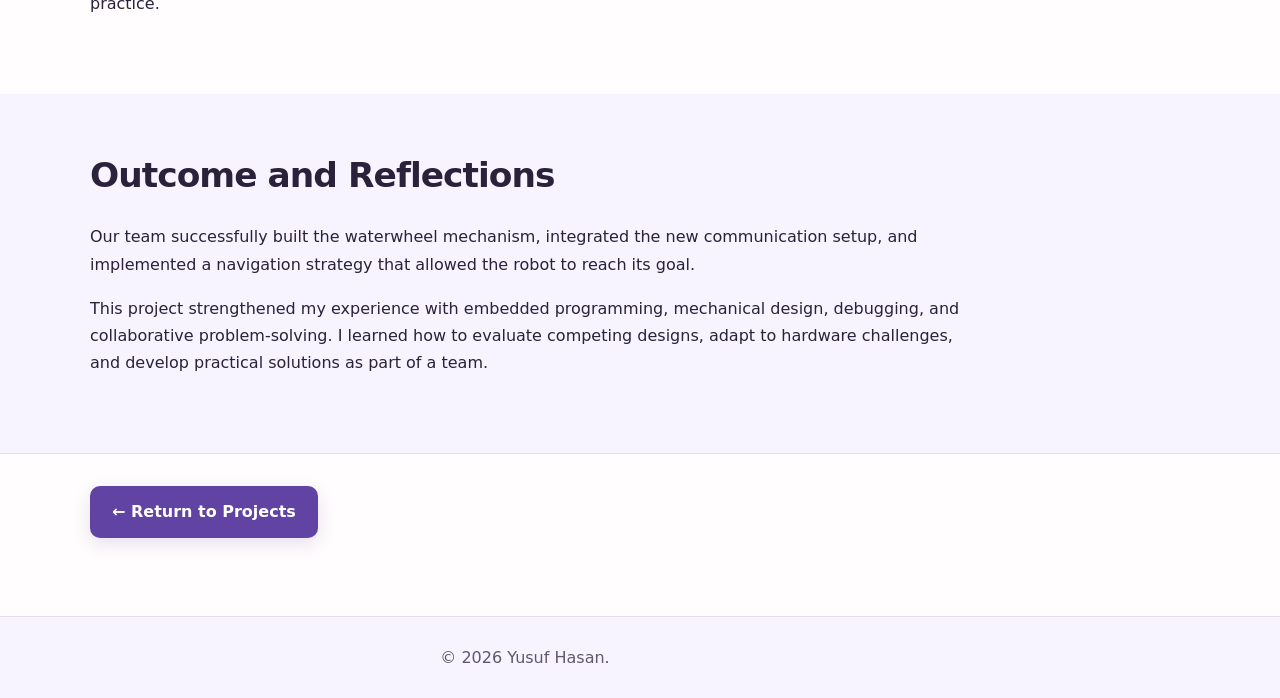
==== commit bbe68281: "Align project method links with revised skills taxonomy" ====
--- a/autonomous-robot.html
+++ b/autonomous-robot.html
@@ -48,12 +48,15 @@
                 <h1>SEED-E: Autonomous Seed-Planting Robot</h1>
 
                 <p class="subtitle">Arduino and C++ | Team project</p>
-                <div class="tag-list project-detail-tags" aria-label="Related skills">
-                    <a class="skill-tag" href="index.html#skill-arduino">Arduino</a>
-                    <a class="skill-tag" href="index.html#skill-cpp">C++</a>
-                    <a class="skill-tag" href="index.html#skill-robotics">Robotics</a>
-                    <a class="skill-tag" href="index.html#skill-3d-printing">3D Printing</a>
-                </div>
+                <div class="tag-list project-detail-tags" aria-label="Related skills and techniques">
+                            <a class="skill-tag" href="index.html#skill-arduino">Arduino</a>
+                            <a class="skill-tag" href="index.html#skill-cpp">C++</a>
+                            <a class="skill-tag" href="index.html#skill-embedded">Embedded Systems</a>
+                            <a class="skill-tag" href="index.html#skill-systems-integration">Systems Integration</a>
+                            <a class="skill-tag" href="index.html#skill-hardware-troubleshooting">Hardware Troubleshooting</a>
+                            <a class="skill-tag" href="index.html#skill-robotics">Robotics</a>
+                            <a class="skill-tag" href="index.html#skill-3d-printing">3D Printing</a>
+                        </div>
 
                 <p>
                     Team Project | ENES100 |
--- a/style.css
+++ b/style.css
@@ -275,3 +275,32 @@
 .project-detail-tags .skill-tag {
   white-space: nowrap;
 }
+
+
+/* Project showcases: short, scannable content and consistent navigation */
+.showcase-lead {
+  font-size: clamp(1.08rem, 1.6vw, 1.24rem);
+  font-weight: 520;
+  max-width: 740px;
+}
+.project-back-link { display: inline-block; margin-bottom: 19px; }
+.project-feature-grid {
+  display: grid;
+  grid-template-columns: repeat(3, minmax(0, 1fr));
+  gap: 18px;
+}
+.project-feature-grid .card {
+  padding: 22px;
+  box-shadow: var(--shadow);
+}
+.project-feature-grid .card h3 { margin-top: 0; }
+.project-feature-grid .card p { margin-bottom: 0; }
+.project-return {
+  padding: 32px 0 78px !important;
+  border-top: 1px solid var(--border);
+  background: var(--page);
+}
+.project-return .button { margin-top: 0; }
+@media (max-width: 820px) {
+  .project-feature-grid { grid-template-columns: 1fr; }
+}
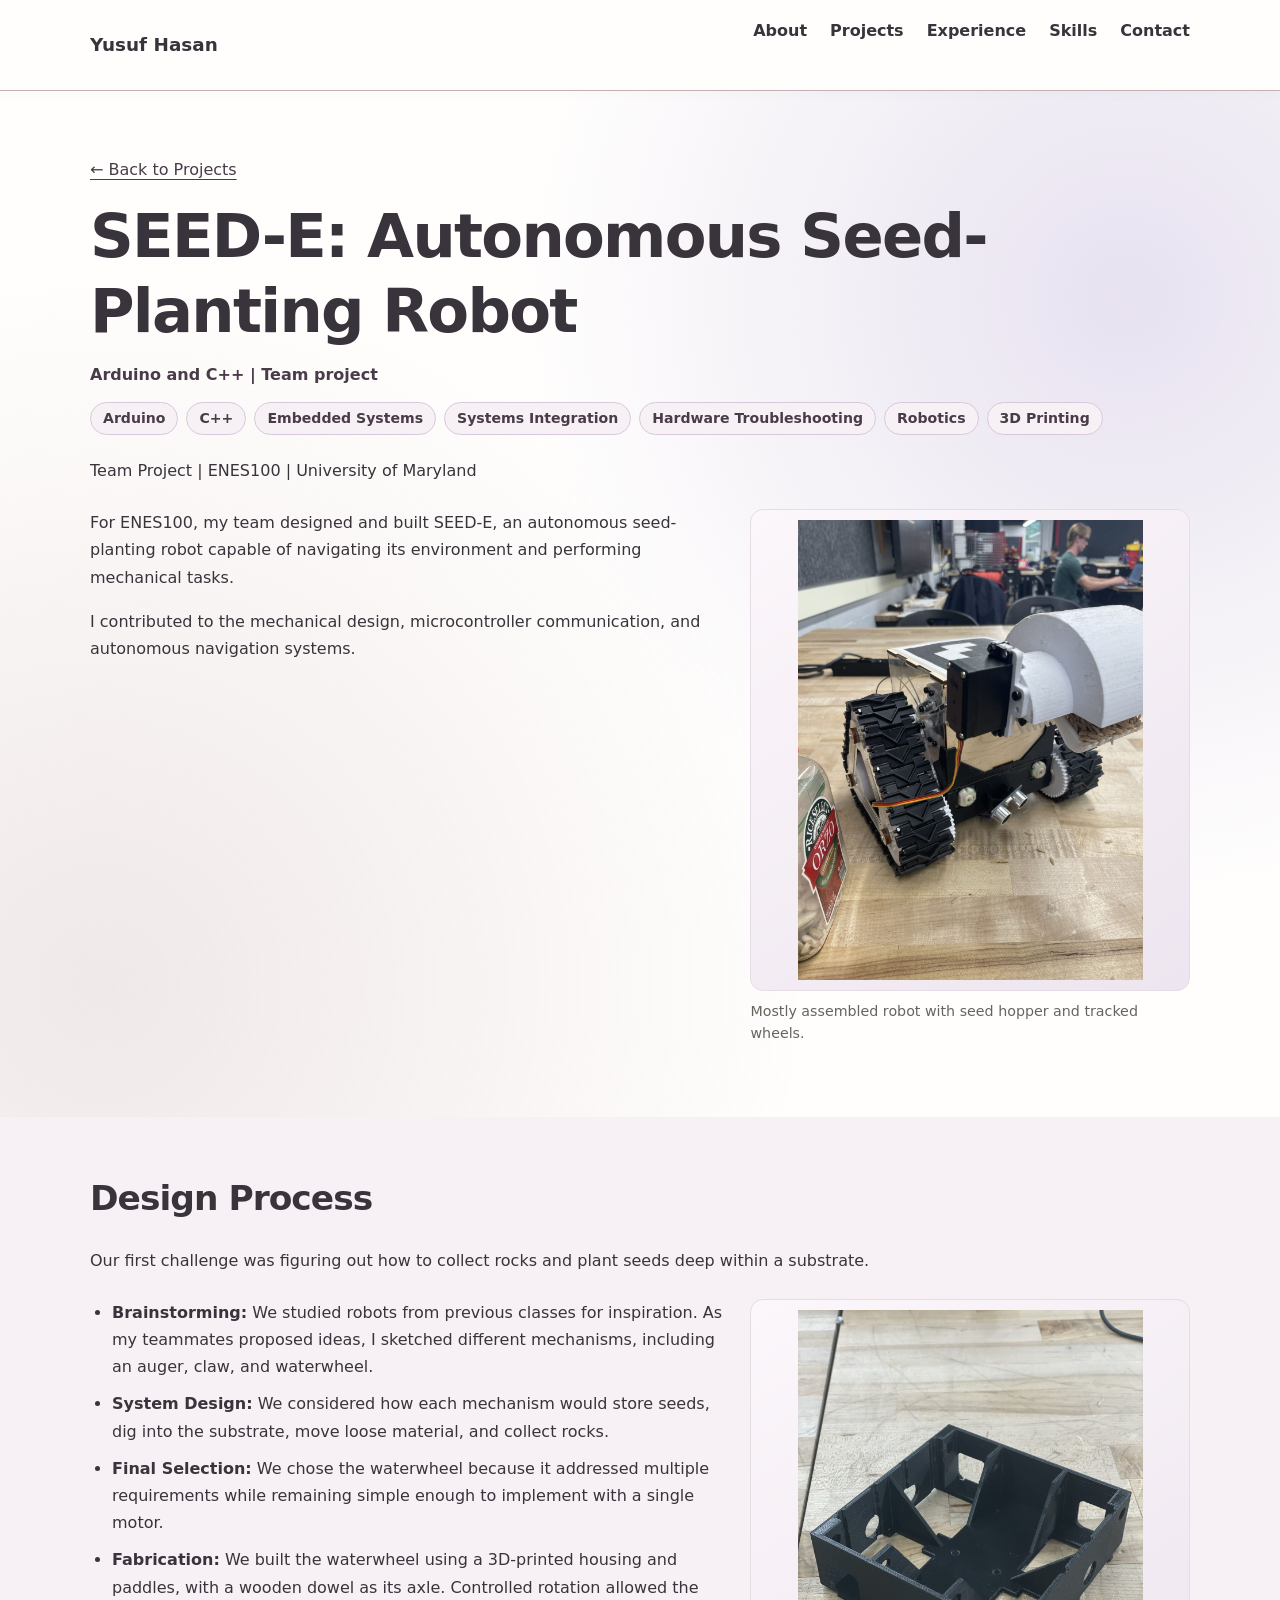
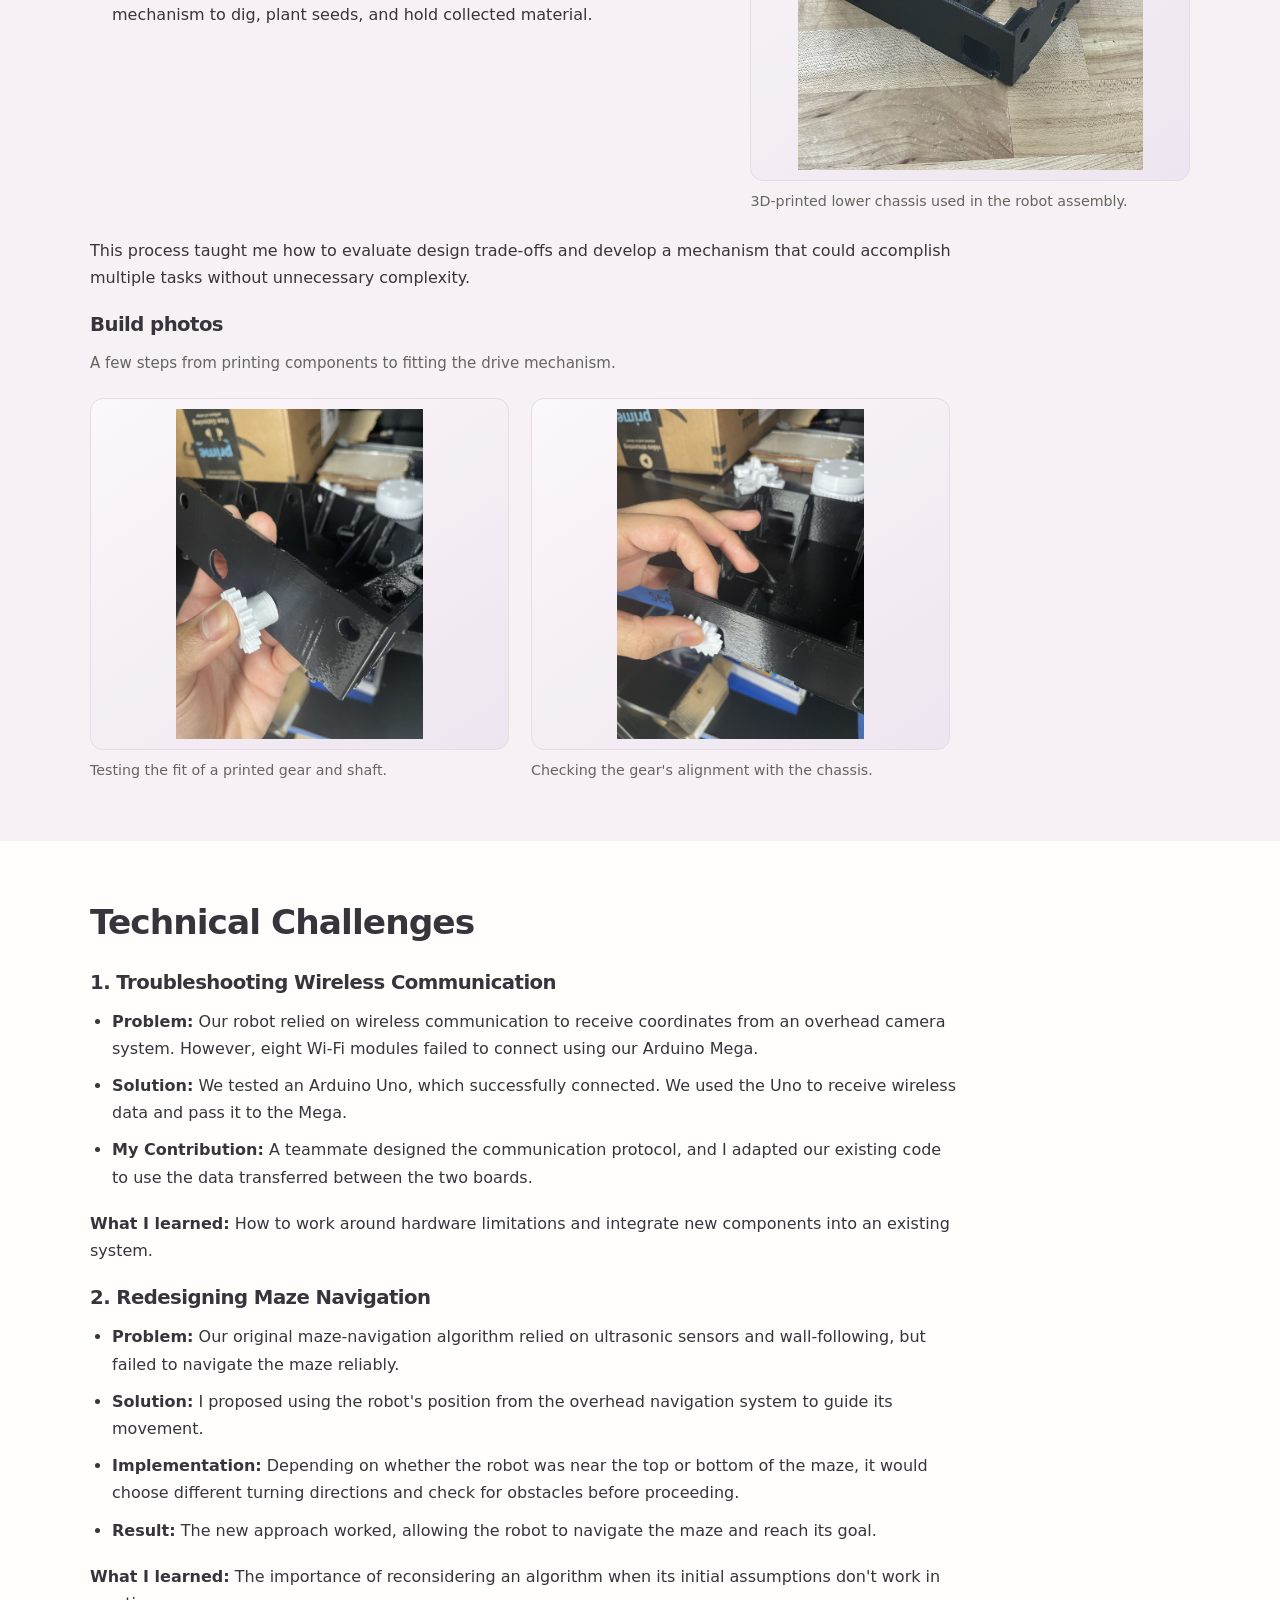
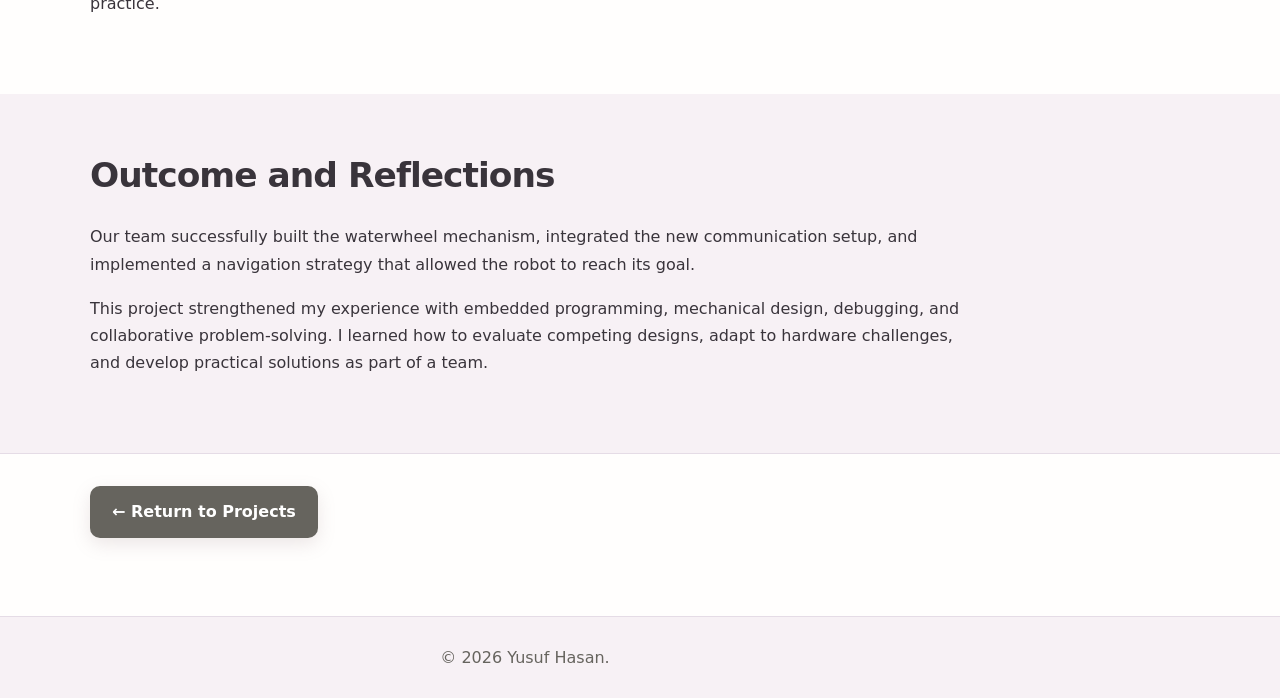
==== commit 4f3cdf19: "Refresh cached stylesheet for the latest portfolio design" ====
--- a/autonomous-robot.html
+++ b/autonomous-robot.html
@@ -12,7 +12,7 @@
 
     <title>SEED-E | Yusuf Hasan</title>
 
-    <link rel="stylesheet" href="style.css">
+    <link rel="stylesheet" href="style.css?v=20261022-dusty-lavender">
 </head>
 
 <body class="robot-page">
--- a/style.css
+++ b/style.css
@@ -1,18 +1,29 @@
-/* Layout and colors */
+/* Dusty lavender palette sampled from the six-swatch reference.
+   Mauve #97797E  |  Blush #C6AEB2  |  Lilac #CEBACF
+   Lavender #B1A2D3  |  Periwinkle #8A8BBD  |  Charcoal #66645E
+   Darker mauve text/links preserve contrast on off-white backgrounds.
+*/
+
 :root {
   color-scheme: light;
-  --page: #fffdfd;
-  --surface: #ffffff;
-  --lavender: #f7f3ff;
-  --lavender-2: #eee8fa;
-  --lavender-3: #e2d8f4;
-  --ink: #29223a;
-  --muted: #5f586f;
-  --accent: #6043a3;
-  --accent-dark: #452e7b;
-  --border: #e5def0;
-  --shadow: 0 7px 25px rgba(62, 40, 99, .045);
-  --shadow-hover: 0 17px 38px rgba(62, 40, 99, .11);
+  --page: #FFFEFD;
+  --surface: #FFFFFF;
+  --lavender: #F7F1F5;
+  --lavender-2: #EDE5ED;
+  --lavender-3: #CEBACF;
+  --ink: #39343B;
+  --muted: #66645E;
+  --accent: #5A4653;
+  --accent-dark: #493C49;
+  --border: #E5DCE6;
+  --mauve: #97797E;
+  --blush: #C6AEB2;
+  --lilac: #CEBACF;
+  --dusty-lavender: #B1A2D3;
+  --periwinkle: #8A8BBD;
+  --charcoal: #66645E;
+  --shadow: 0 7px 25px rgba(102, 100, 94, .05);
+  --shadow-hover: 0 17px 38px rgba(102, 100, 94, .13);
 }
 *, *::before, *::after { box-sizing: border-box; }
 html { scroll-behavior: smooth; scroll-padding-top: 100px; }
@@ -50,9 +61,9 @@
 /* Navigation */
 header {
   position: sticky; top: 0; z-index: 20;
-  background: rgba(255, 253, 255, .97);
+  background: rgba(255, 254, 253, .97);
   border-bottom: 1px solid var(--border);
-  box-shadow: 0 2px 12px rgba(65, 39, 91, .025);
+  box-shadow: 0 2px 12px rgba(102, 100, 94, .04);
 }
 nav.container {
   display: flex; justify-content: space-between; align-items: center;
@@ -70,8 +81,8 @@
 /* Introduction */
 .hero {
   padding: clamp(85px, 10vw, 125px) 0;
-  background: radial-gradient(circle at 88% 24%, #efe6fe 0, transparent 42%),
-              radial-gradient(circle at 8% 85%, #f9f3ff 0, transparent 45%),
+  background: radial-gradient(circle at 88% 24%, #E4D8E8 0, transparent 42%),
+              radial-gradient(circle at 8% 85%, #F1E8EC 0, transparent 45%),
               var(--page);
 }
 .hero .container > p:not(.subtitle), .hero p { max-width: 720px; }
@@ -81,12 +92,12 @@
   display: inline-block; margin-top: 8px; padding: 12px 22px;
   background: var(--accent); color: #fff; font-weight: 700;
   border-radius: 10px; text-decoration: none;
-  box-shadow: 0 6px 18px rgba(82, 53, 145, .14);
+  box-shadow: 0 6px 18px rgba(151, 121, 126, .18);
   transition: background-color .18s ease, transform .18s ease, box-shadow .18s ease;
 }
 .button:hover {
   background: var(--accent-dark); color: #fff; text-decoration: none;
-  transform: translateY(-2px); box-shadow: 0 10px 22px rgba(82, 53, 145, .2);
+  transform: translateY(-2px); box-shadow: 0 10px 22px rgba(151, 121, 126, .23);
 }
 
 /* Projects */
@@ -97,30 +108,30 @@
 }
 .card-grid > .card { display: flex; flex-direction: column; }
 .card-grid > .card:hover {
-  box-shadow: var(--shadow-hover); border-color: #d3c2ee; transform: translateY(-3px);
+  box-shadow: var(--shadow-hover); border-color: #CEBACF; transform: translateY(-3px);
 }
 .card-grid > .card { transition: transform .22s ease, box-shadow .22s ease, border-color .22s ease; }
 .card a:not(.skill-tag) { display: inline-block; font-weight: 720; margin-top: 14px; }
 .card-grid .card .tags { margin-top: auto; }
 .tags { color: var(--muted); font-size: .92rem; }
 .section-intro { color: var(--muted); max-width: 760px; margin: -8px 0 26px; }
-.featured-grid > .card { border-color: #dcd2ee; }
+.featured-grid > .card { border-color: #D8C8D8; }
 .other-project-grid > .card { background: #fff; }
 .project-card-art, .project-card-figure {
   display: grid; place-items: center;
   min-height: 215px; margin: 0 0 22px; overflow: hidden;
   border: 1px solid var(--border); border-radius: 12px;
-  background: linear-gradient(130deg, #f1eafb 5%, #e4d8fa 52%, #faf6ff 100%);
+  background: linear-gradient(130deg, #EFE4ED 5%, #B1A2D3 52%, #F8F4F6 100%);
 }
 .project-card-art { position: relative; }
 .project-art-glyph {
-  color: #8a67c7; font-size: 5.6rem; line-height: 1;
+  color: #8A8BBD; font-size: 5.6rem; line-height: 1;
   transform: rotate(-12deg); transition: transform .3s ease;
 }
 .project-art-lines {
   position: absolute; width: 100px; height: 4px;
   border-radius: 50%; right: 13%; bottom: 33%;
-  background: #c1a8eb; box-shadow: 0 19px #ceb9ec, 0 38px #dfd0f2;
+  background: #C6AEB2; box-shadow: 0 19px #CEBACF, 0 38px #B1A2D3;
   opacity: .7;
 }
 .card:hover .project-art-glyph { transform: rotate(0deg) translateY(-4px); }
@@ -153,7 +164,7 @@
 }
 .experience-entry:hover .experience-visual img {
   transform: translateY(-3px) rotate(-2deg) scale(1.04);
-  box-shadow: 0 11px 24px rgba(73, 49, 113, .12);
+  box-shadow: 0 11px 24px rgba(138, 139, 189, .18);
 }
 .experience-visual figcaption { color: var(--muted); font-size: .79rem; line-height: 1.4; }
 .experience-copy { min-width: 0; }
@@ -166,7 +177,7 @@
 .tag-list, .skill-list { display: flex; flex-wrap: wrap; gap: 8px; margin-top: 15px; }
 .skill-tag, .skill-chip {
   display: inline-flex; align-items: center; min-height: 33px;
-  border-radius: 999px; border: 1px solid #d7cbed;
+  border-radius: 999px; border: 1px solid #D7C8DC;
   background: var(--lavender); padding: 5px 12px;
   color: var(--accent-dark); font-size: .88rem;
   font-weight: 650; line-height: 1.35;
@@ -174,11 +185,11 @@
 .skill-tag { text-decoration: none; transition: transform .18s ease, background-color .18s ease; }
 .skill-tag:hover {
   color: var(--accent-dark); text-decoration: none;
-  background: #e8ddfb; transform: translateY(-2px);
-}
-.skill-chip { background: #faf8ff; scroll-margin-top: 130px; }
+  background: #E6D8EB; transform: translateY(-2px);
+}
+.skill-chip { background: #FBF8FC; scroll-margin-top: 130px; }
 .skill-chip:target {
-  background: #e6d9ff; outline: 2px solid var(--accent); outline-offset: 2px;
+  background: #DDD2E7; outline: 2px solid var(--accent); outline-offset: 2px;
 }
 .skills-grid { display: grid; grid-template-columns: repeat(2,minmax(0,1fr)); gap: 18px; }
 .skill-group h3 { margin-bottom: 18px; }
@@ -218,7 +229,7 @@
   width: 100%; padding: 10px; overflow: hidden;
   display: grid; place-items: center;
   border: 1px solid var(--border); border-radius: 13px;
-  background: linear-gradient(145deg, #faf7ff, #f0eafb);
+  background: linear-gradient(145deg, #FCF7FB, #EDE5EF);
 }
 .photo-frame img {
   display: block; width: 100%; height: auto;
@@ -304,3 +315,22 @@
 @media (max-width: 820px) {
   .project-feature-grid { grid-template-columns: 1fr; }
 }
+
+/* Reference colors used as gentle accents, not as low-contrast body text. */
+header { border-bottom-color: var(--blush); }
+.button { background: var(--charcoal); }
+.button:hover { background: var(--accent); }
+.hero {
+  background:
+    radial-gradient(circle at 88% 20%, rgba(177, 162, 211, .30) 0, transparent 43%),
+    radial-gradient(circle at 8% 87%, rgba(198, 174, 178, .27) 0, transparent 48%),
+    var(--page);
+}
+.section-intro { color: var(--muted); }
+.featured-grid > .card { border-top: 4px solid var(--mauve); }
+.featured-grid > .card:nth-child(2) { border-top-color: var(--periwinkle); }
+.project-art-glyph { color: var(--mauve); }
+.project-art-lines { background: var(--blush); box-shadow: 0 19px var(--lilac), 0 38px var(--dusty-lavender); }
+.experience-visual img { border-color: var(--lilac); }
+.skill-chip:target { background: #E6DAEB; outline-color: var(--charcoal); }
+::selection { background: var(--lilac); color: var(--ink); }
